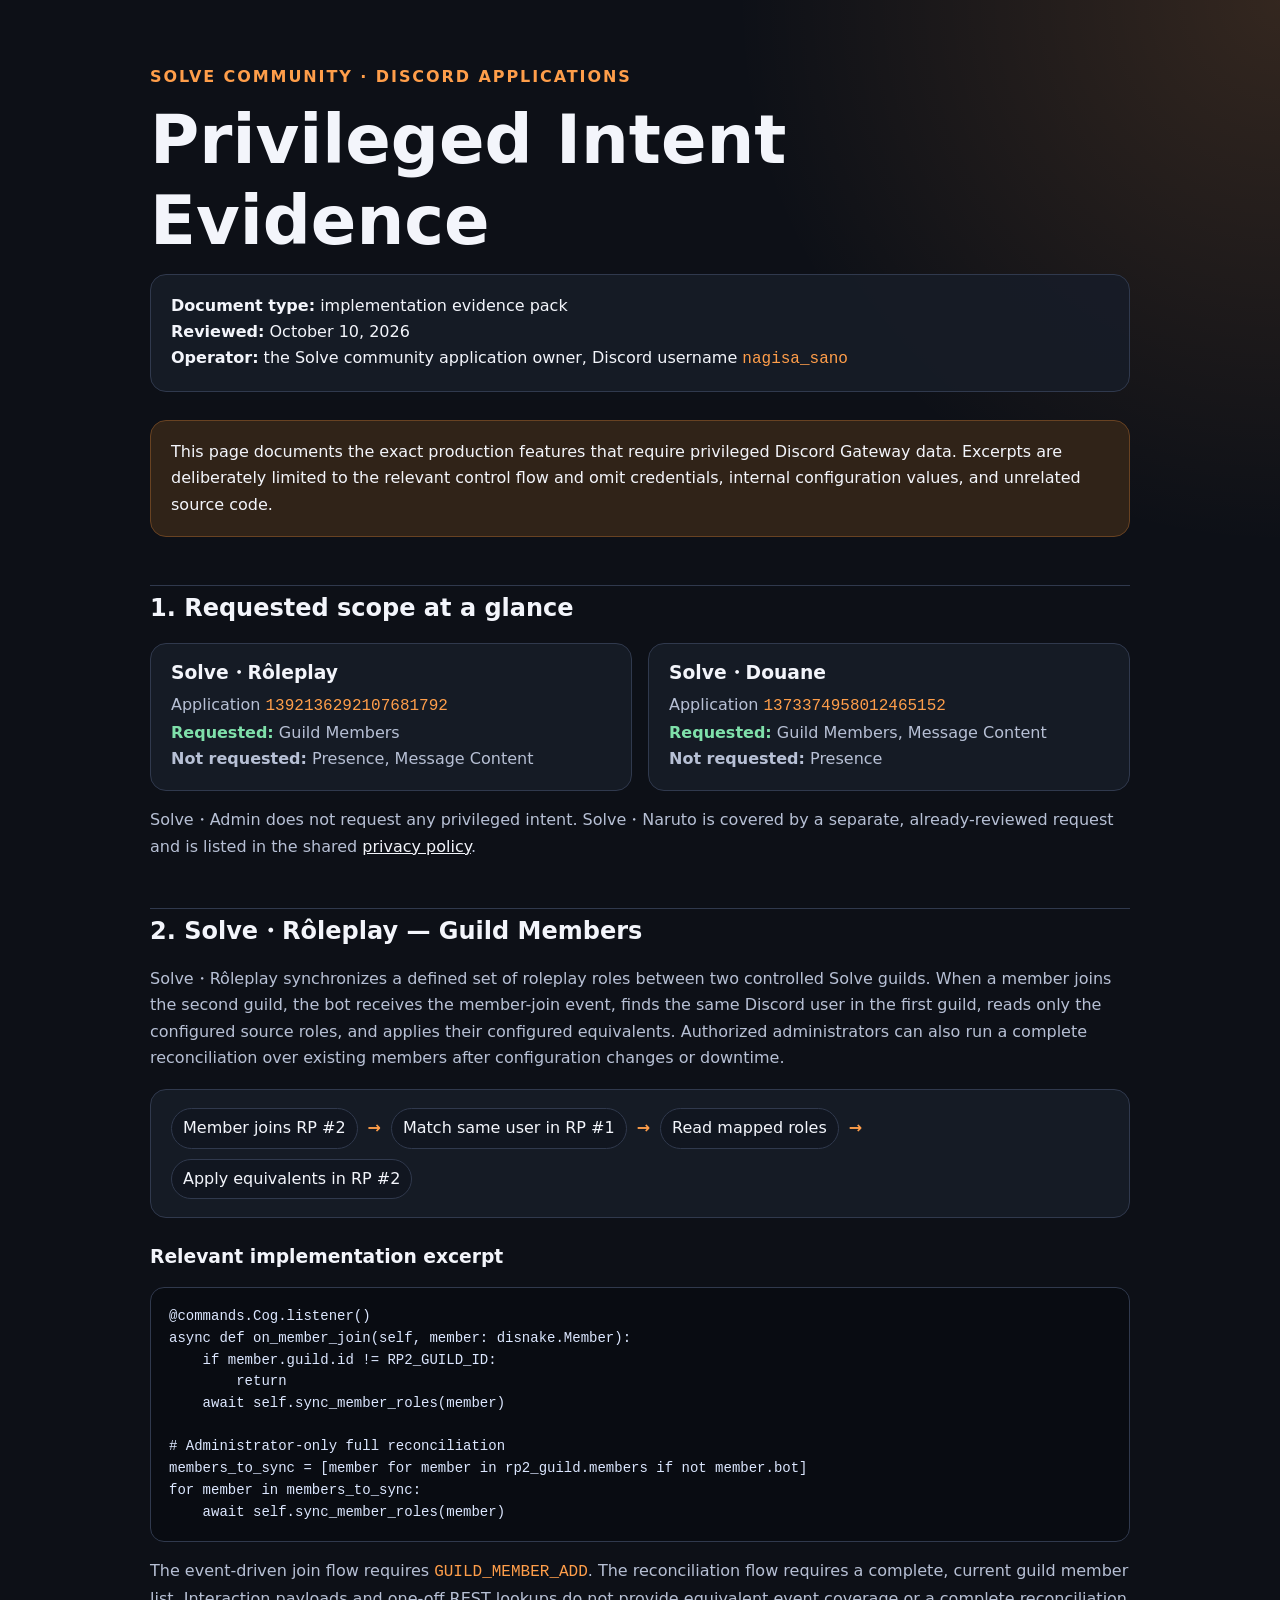
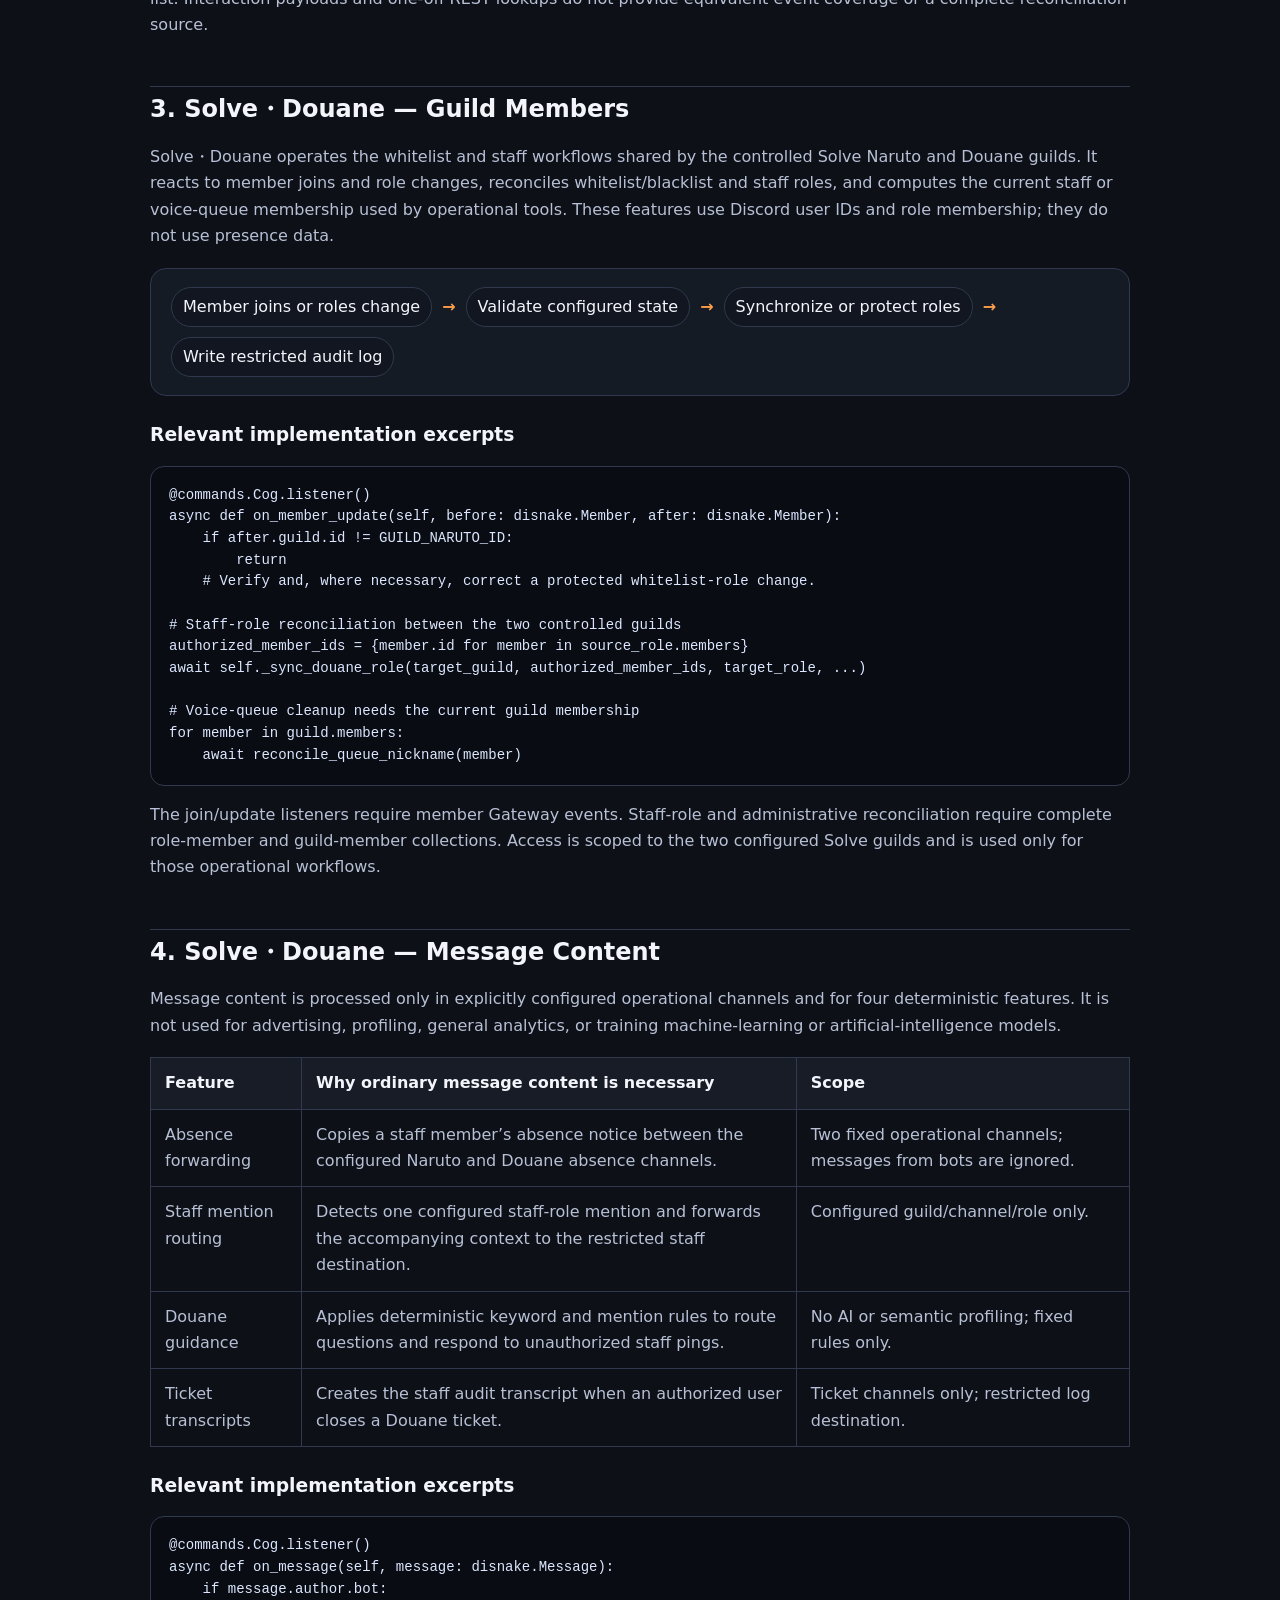
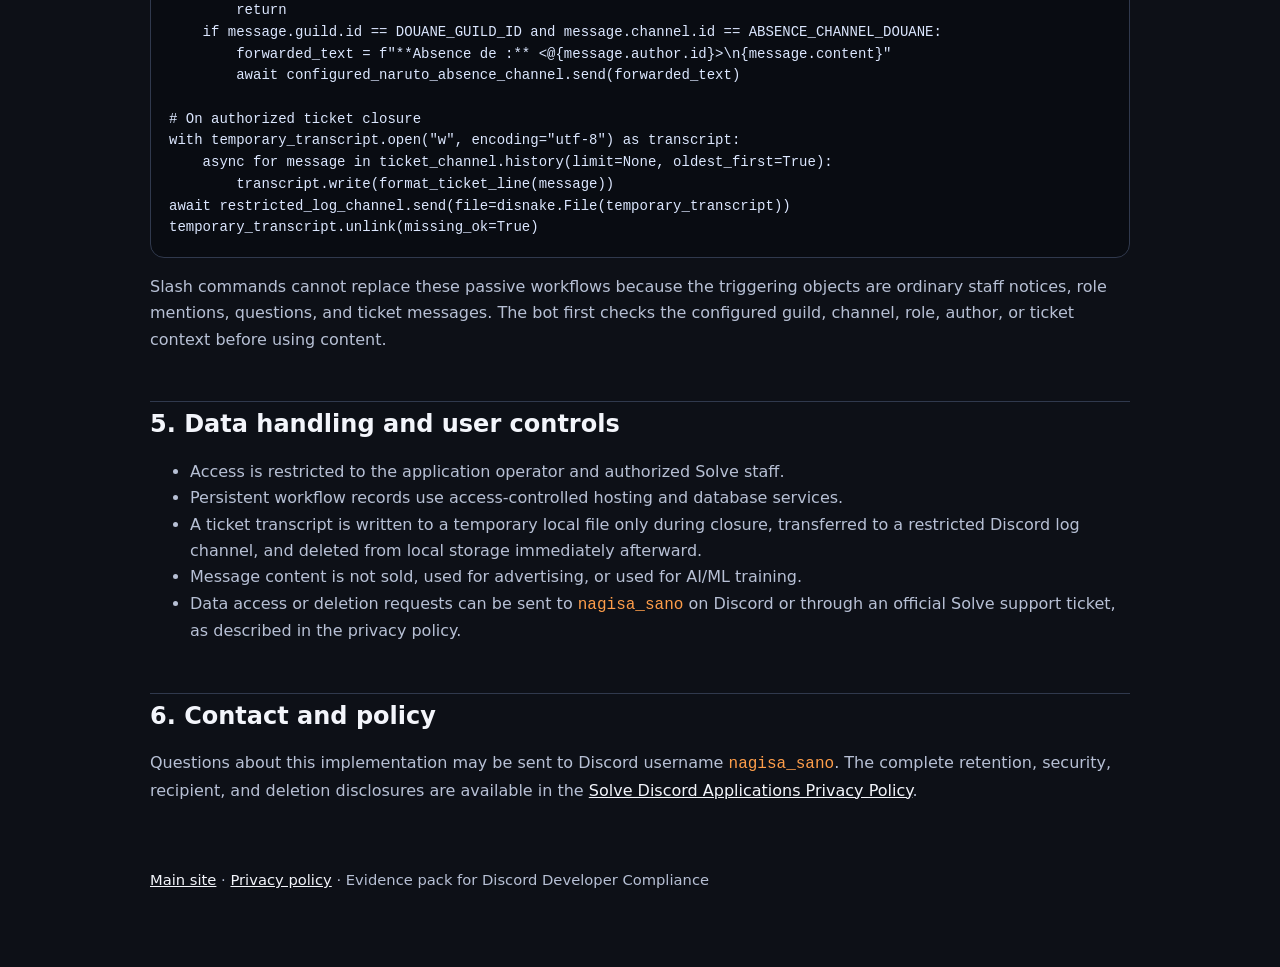
==== solve-discord-bots-intent-evidence.html @ d7f47d5b "docs: add privileged intent evidence" ====
<!doctype html>
<html lang="en">
<head>
  <meta charset="utf-8">
  <meta name="viewport" content="width=device-width, initial-scale=1">
  <meta name="description" content="Implementation evidence for the privileged Discord intents used by Solve applications.">
  <title>Solve Discord Applications — Privileged Intent Evidence</title>
  <style>
    :root {
      color-scheme: dark;
      --bg: #0d1017;
      --panel: #171c27;
      --panel-2: #111620;
      --text: #f3f5fb;
      --muted: #b7c0d5;
      --line: #30394d;
      --accent: #ff9e4a;
      --accent-soft: #302318;
      --ok: #7fe0aa;
    }
    * { box-sizing: border-box; }
    body {
      margin: 0;
      background: radial-gradient(circle at top right, rgba(255, 158, 74, .16), transparent 34rem), var(--bg);
      color: var(--text);
      font: 16px/1.65 system-ui, -apple-system, BlinkMacSystemFont, "Segoe UI", sans-serif;
    }
    main { width: min(980px, calc(100% - 32px)); margin: 0 auto; padding: 64px 0 80px; }
    h1, h2, h3 { line-height: 1.2; }
    h1 { margin: 0 0 12px; font-size: clamp(2.1rem, 7vw, 4.2rem); }
    h2 { margin-top: 48px; padding-top: 8px; border-top: 1px solid var(--line); }
    h3 { margin-top: 28px; }
    p, li { color: var(--muted); }
    strong, a { color: var(--text); }
    a:hover { color: var(--accent); }
    .eyebrow {
      margin: 0 0 10px;
      color: var(--accent);
      font-weight: 750;
      letter-spacing: .12em;
      text-transform: uppercase;
    }
    .meta, .notice, .flow, .scope-card {
      border: 1px solid var(--line);
      border-radius: 16px;
      background: rgba(23, 28, 39, .9);
      padding: 18px 20px;
    }
    .notice { margin: 28px 0; border-color: #684222; background: var(--accent-soft); }
    .scope-grid { display: grid; grid-template-columns: repeat(auto-fit, minmax(250px, 1fr)); gap: 16px; }
    .scope-card h3 { margin: 0 0 8px; }
    .scope-card p { margin: 0; }
    .approved { color: var(--ok); font-weight: 700; }
    .not-requested { color: var(--muted); font-weight: 700; }
    .flow { display: flex; align-items: center; flex-wrap: wrap; gap: 10px; margin: 18px 0; }
    .flow span { border: 1px solid var(--line); border-radius: 999px; padding: 6px 11px; background: var(--panel-2); }
    .flow b { color: var(--accent); }
    pre {
      overflow-x: auto;
      border: 1px solid var(--line);
      border-radius: 14px;
      background: #090c12;
      padding: 18px;
      color: #dce7ff;
      font: 14px/1.55 ui-monospace, SFMono-Regular, Consolas, monospace;
    }
    code { color: var(--accent); }
    pre code { color: inherit; }
    table { width: 100%; border-collapse: collapse; margin: 18px 0; }
    th, td { border: 1px solid var(--line); padding: 12px 14px; text-align: left; vertical-align: top; }
    th { background: var(--panel); }
    td { color: var(--muted); }
    footer { margin-top: 64px; color: var(--muted); font-size: .92rem; }
  </style>
</head>
<body>
  <main>
    <p class="eyebrow">Solve Community · Discord applications</p>
    <h1>Privileged Intent Evidence</h1>
    <div class="meta">
      <strong>Document type:</strong> implementation evidence pack<br>
      <strong>Reviewed:</strong> October 10, 2026<br>
      <strong>Operator:</strong> the Solve community application owner, Discord username
      <code>nagisa_sano</code>
    </div>

    <div class="notice">
      This page documents the exact production features that require privileged Discord Gateway
      data. Excerpts are deliberately limited to the relevant control flow and omit credentials,
      internal configuration values, and unrelated source code.
    </div>

    <h2>1. Requested scope at a glance</h2>
    <div class="scope-grid">
      <article class="scope-card">
        <h3>Solve・Rôleplay</h3>
        <p>Application <code>1392136292107681792</code></p>
        <p><span class="approved">Requested:</span> Guild Members</p>
        <p><span class="not-requested">Not requested:</span> Presence, Message Content</p>
      </article>
      <article class="scope-card">
        <h3>Solve・Douane</h3>
        <p>Application <code>1373374958012465152</code></p>
        <p><span class="approved">Requested:</span> Guild Members, Message Content</p>
        <p><span class="not-requested">Not requested:</span> Presence</p>
      </article>
    </div>
    <p>
      Solve・Admin does not request any privileged intent. Solve・Naruto is covered by a separate,
      already-reviewed request and is listed in the shared
      <a href="./solve-discord-bots-privacy.html">privacy policy</a>.
    </p>

    <h2>2. Solve・Rôleplay — Guild Members</h2>
    <p>
      Solve・Rôleplay synchronizes a defined set of roleplay roles between two controlled Solve
      guilds. When a member joins the second guild, the bot receives the member-join event, finds
      the same Discord user in the first guild, reads only the configured source roles, and applies
      their configured equivalents. Authorized administrators can also run a complete reconciliation
      over existing members after configuration changes or downtime.
    </p>
    <div class="flow" aria-label="Rôleplay member synchronization workflow">
      <span>Member joins RP #2</span><b>→</b><span>Match same user in RP #1</span><b>→</b>
      <span>Read mapped roles</span><b>→</b><span>Apply equivalents in RP #2</span>
    </div>
    <h3>Relevant implementation excerpt</h3>
    <pre><code>@commands.Cog.listener()
async def on_member_join(self, member: disnake.Member):
    if member.guild.id != RP2_GUILD_ID:
        return
    await self.sync_member_roles(member)

# Administrator-only full reconciliation
members_to_sync = [member for member in rp2_guild.members if not member.bot]
for member in members_to_sync:
    await self.sync_member_roles(member)</code></pre>
    <p>
      The event-driven join flow requires <code>GUILD_MEMBER_ADD</code>. The reconciliation flow
      requires a complete, current guild member list. Interaction payloads and one-off REST lookups
      do not provide equivalent event coverage or a complete reconciliation source.
    </p>

    <h2>3. Solve・Douane — Guild Members</h2>
    <p>
      Solve・Douane operates the whitelist and staff workflows shared by the controlled Solve Naruto
      and Douane guilds. It reacts to member joins and role changes, reconciles whitelist/blacklist
      and staff roles, and computes the current staff or voice-queue membership used by operational
      tools. These features use Discord user IDs and role membership; they do not use presence data.
    </p>
    <div class="flow" aria-label="Douane member workflow">
      <span>Member joins or roles change</span><b>→</b><span>Validate configured state</span><b>→</b>
      <span>Synchronize or protect roles</span><b>→</b><span>Write restricted audit log</span>
    </div>
    <h3>Relevant implementation excerpts</h3>
    <pre><code>@commands.Cog.listener()
async def on_member_update(self, before: disnake.Member, after: disnake.Member):
    if after.guild.id != GUILD_NARUTO_ID:
        return
    # Verify and, where necessary, correct a protected whitelist-role change.

# Staff-role reconciliation between the two controlled guilds
authorized_member_ids = {member.id for member in source_role.members}
await self._sync_douane_role(target_guild, authorized_member_ids, target_role, ...)

# Voice-queue cleanup needs the current guild membership
for member in guild.members:
    await reconcile_queue_nickname(member)</code></pre>
    <p>
      The join/update listeners require member Gateway events. Staff-role and administrative
      reconciliation require complete role-member and guild-member collections. Access is scoped to
      the two configured Solve guilds and is used only for those operational workflows.
    </p>

    <h2>4. Solve・Douane — Message Content</h2>
    <p>
      Message content is processed only in explicitly configured operational channels and for four
      deterministic features. It is not used for advertising, profiling, general analytics, or
      training machine-learning or artificial-intelligence models.
    </p>
    <table>
      <thead>
        <tr><th>Feature</th><th>Why ordinary message content is necessary</th><th>Scope</th></tr>
      </thead>
      <tbody>
        <tr>
          <td>Absence forwarding</td>
          <td>Copies a staff member’s absence notice between the configured Naruto and Douane absence channels.</td>
          <td>Two fixed operational channels; messages from bots are ignored.</td>
        </tr>
        <tr>
          <td>Staff mention routing</td>
          <td>Detects one configured staff-role mention and forwards the accompanying context to the restricted staff destination.</td>
          <td>Configured guild/channel/role only.</td>
        </tr>
        <tr>
          <td>Douane guidance</td>
          <td>Applies deterministic keyword and mention rules to route questions and respond to unauthorized staff pings.</td>
          <td>No AI or semantic profiling; fixed rules only.</td>
        </tr>
        <tr>
          <td>Ticket transcripts</td>
          <td>Creates the staff audit transcript when an authorized user closes a Douane ticket.</td>
          <td>Ticket channels only; restricted log destination.</td>
        </tr>
      </tbody>
    </table>
    <h3>Relevant implementation excerpts</h3>
    <pre><code>@commands.Cog.listener()
async def on_message(self, message: disnake.Message):
    if message.author.bot:
        return
    if message.guild.id == DOUANE_GUILD_ID and message.channel.id == ABSENCE_CHANNEL_DOUANE:
        forwarded_text = f"**Absence de :** &lt;@{message.author.id}&gt;\n{message.content}"
        await configured_naruto_absence_channel.send(forwarded_text)

# On authorized ticket closure
with temporary_transcript.open("w", encoding="utf-8") as transcript:
    async for message in ticket_channel.history(limit=None, oldest_first=True):
        transcript.write(format_ticket_line(message))
await restricted_log_channel.send(file=disnake.File(temporary_transcript))
temporary_transcript.unlink(missing_ok=True)</code></pre>
    <p>
      Slash commands cannot replace these passive workflows because the triggering objects are
      ordinary staff notices, role mentions, questions, and ticket messages. The bot first checks the
      configured guild, channel, role, author, or ticket context before using content.
    </p>

    <h2>5. Data handling and user controls</h2>
    <ul>
      <li>Access is restricted to the application operator and authorized Solve staff.</li>
      <li>Persistent workflow records use access-controlled hosting and database services.</li>
      <li>
        A ticket transcript is written to a temporary local file only during closure, transferred to
        a restricted Discord log channel, and deleted from local storage immediately afterward.
      </li>
      <li>Message content is not sold, used for advertising, or used for AI/ML training.</li>
      <li>
        Data access or deletion requests can be sent to <code>nagisa_sano</code> on Discord or through
        an official Solve support ticket, as described in the privacy policy.
      </li>
    </ul>

    <h2>6. Contact and policy</h2>
    <p>
      Questions about this implementation may be sent to Discord username <code>nagisa_sano</code>.
      The complete retention, security, recipient, and deletion disclosures are available in the
      <a href="./solve-discord-bots-privacy.html">Solve Discord Applications Privacy Policy</a>.
    </p>

    <footer>
      <a href="./">Main site</a> ·
      <a href="./solve-discord-bots-privacy.html">Privacy policy</a> ·
      Evidence pack for Discord Developer Compliance
    </footer>
  </main>
</body>
</html>
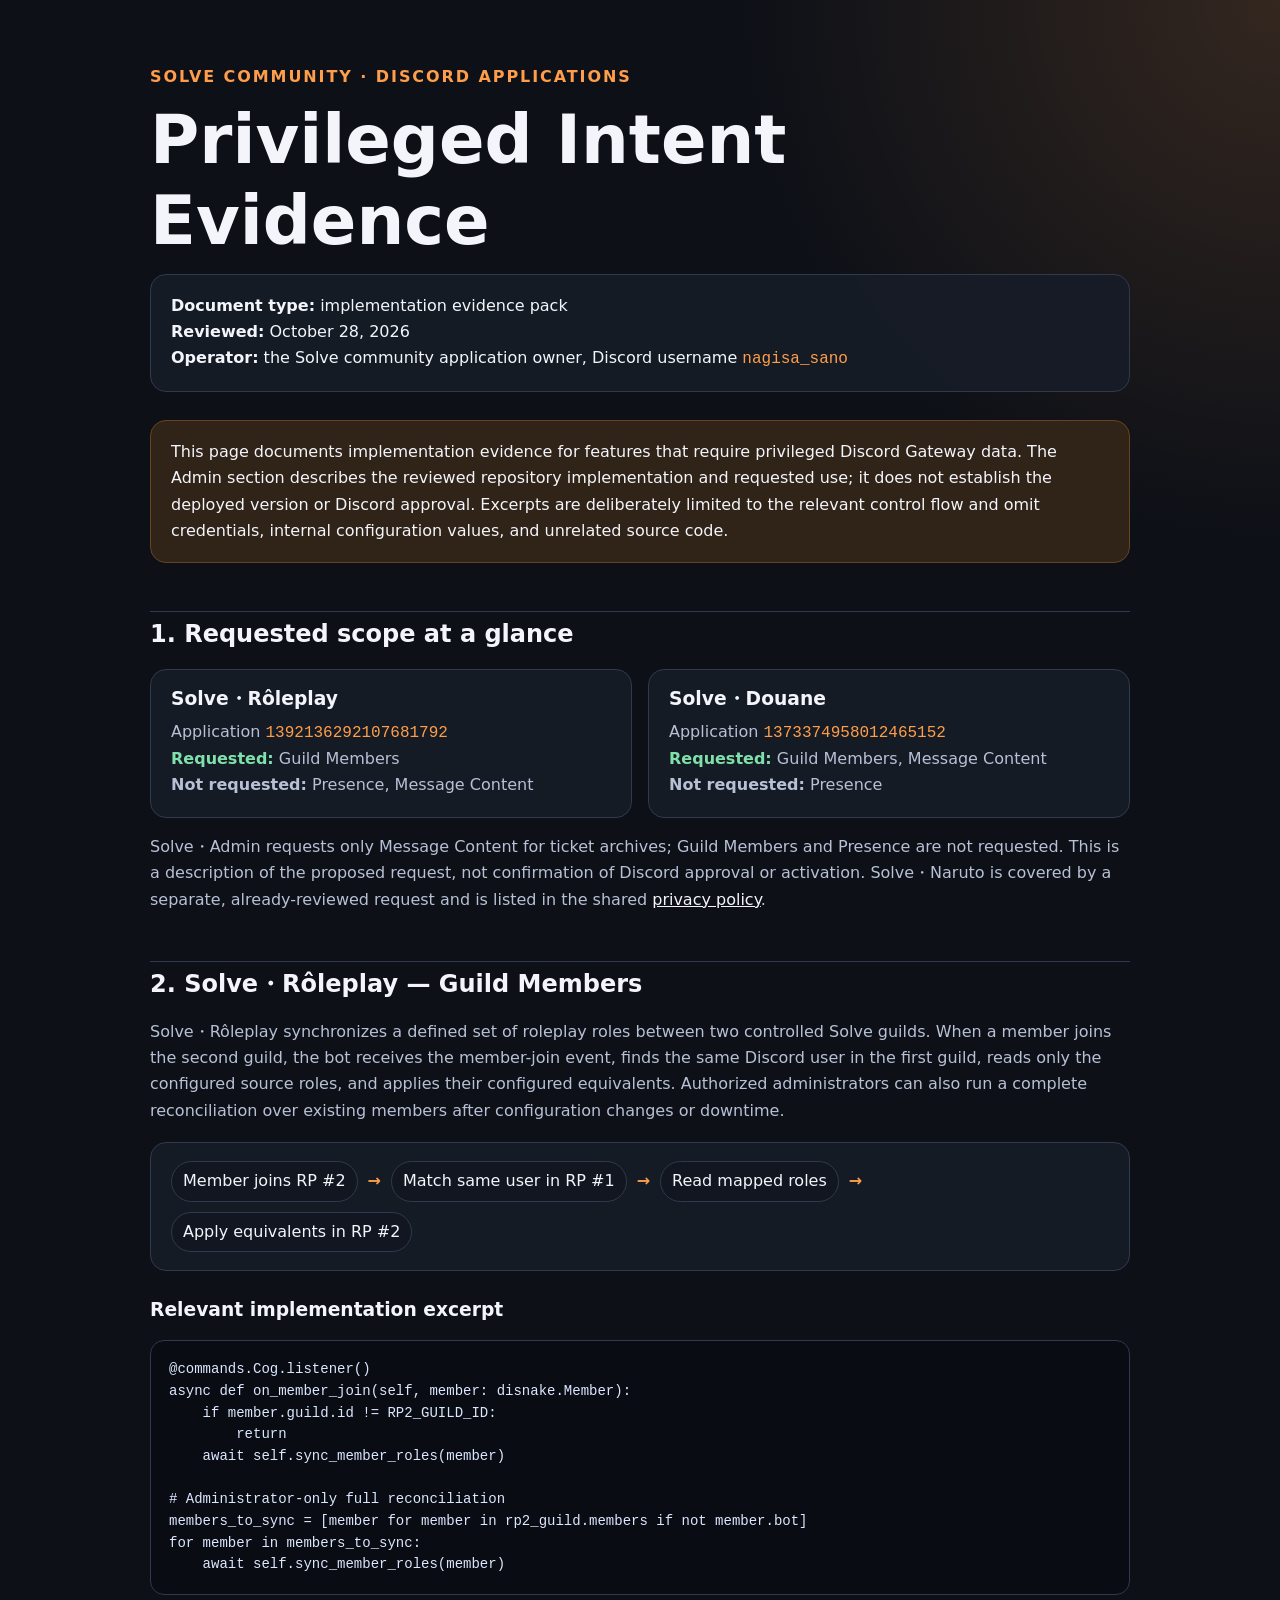
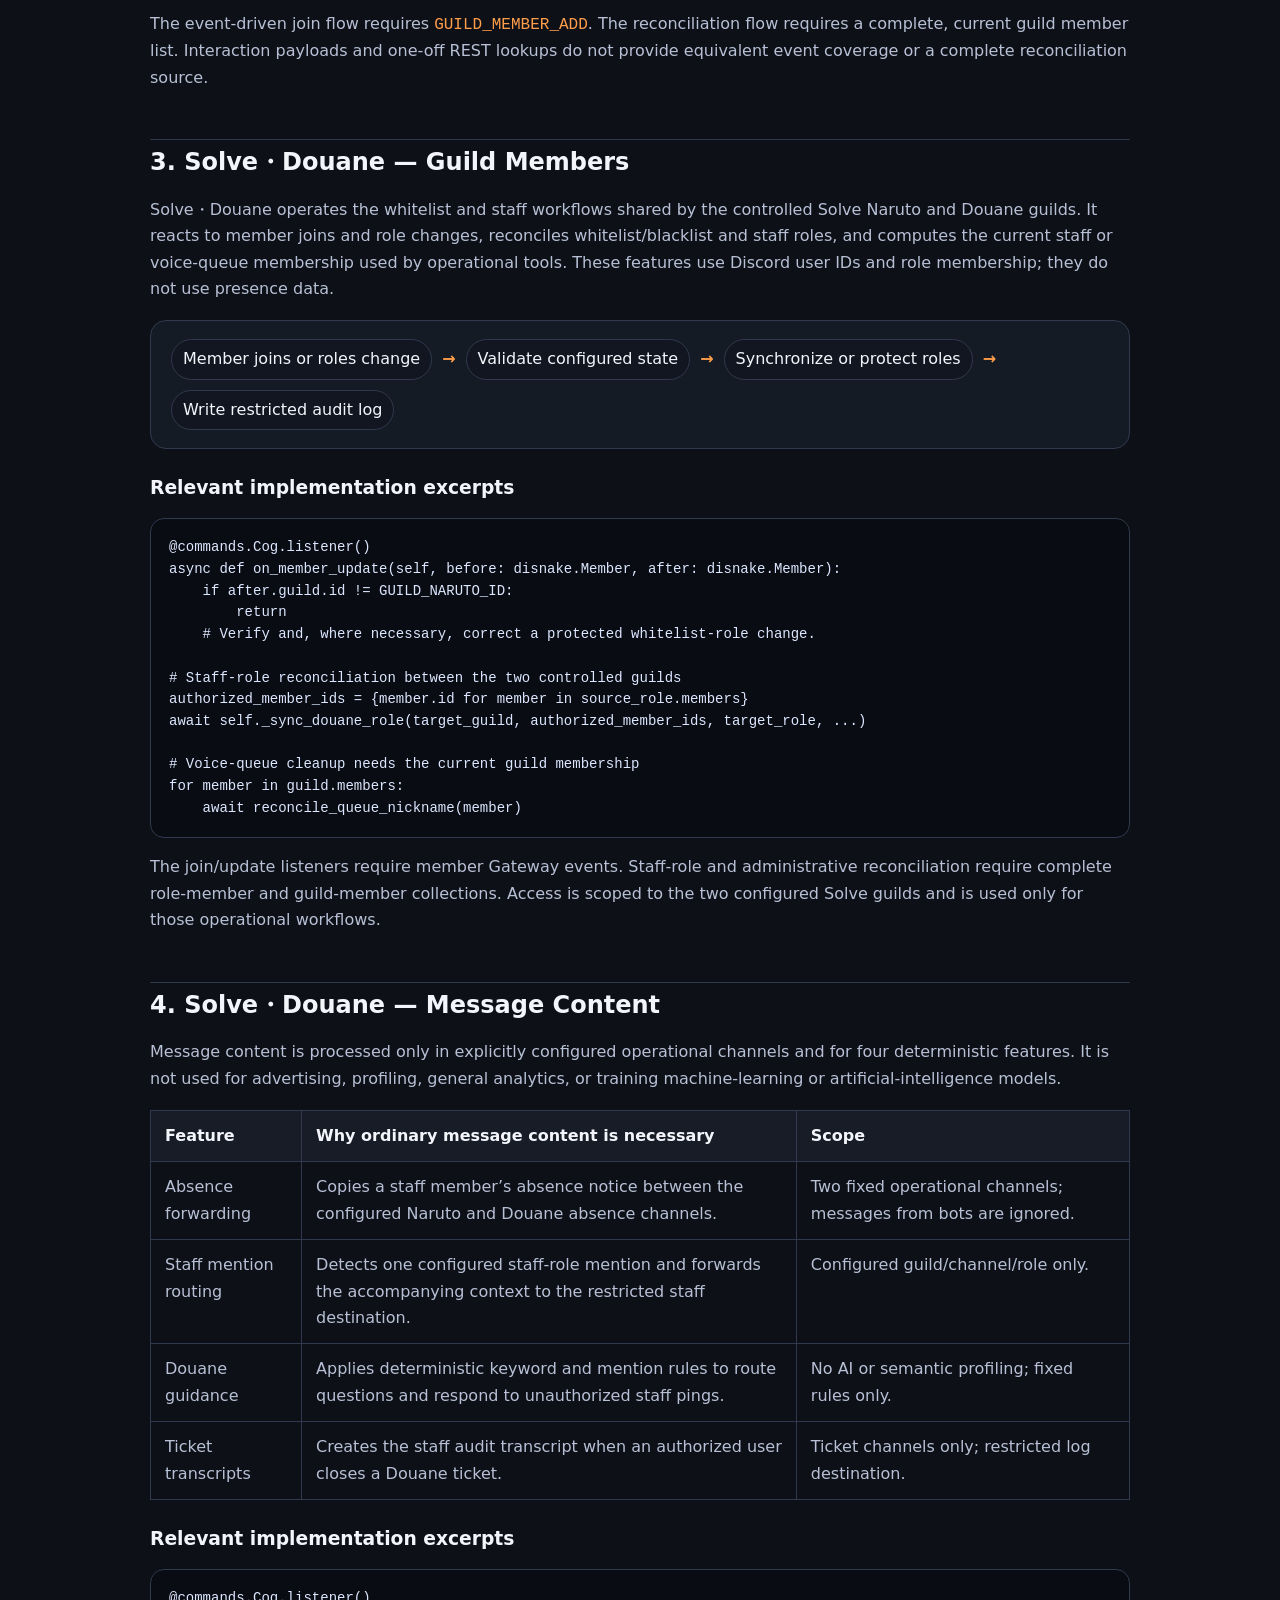
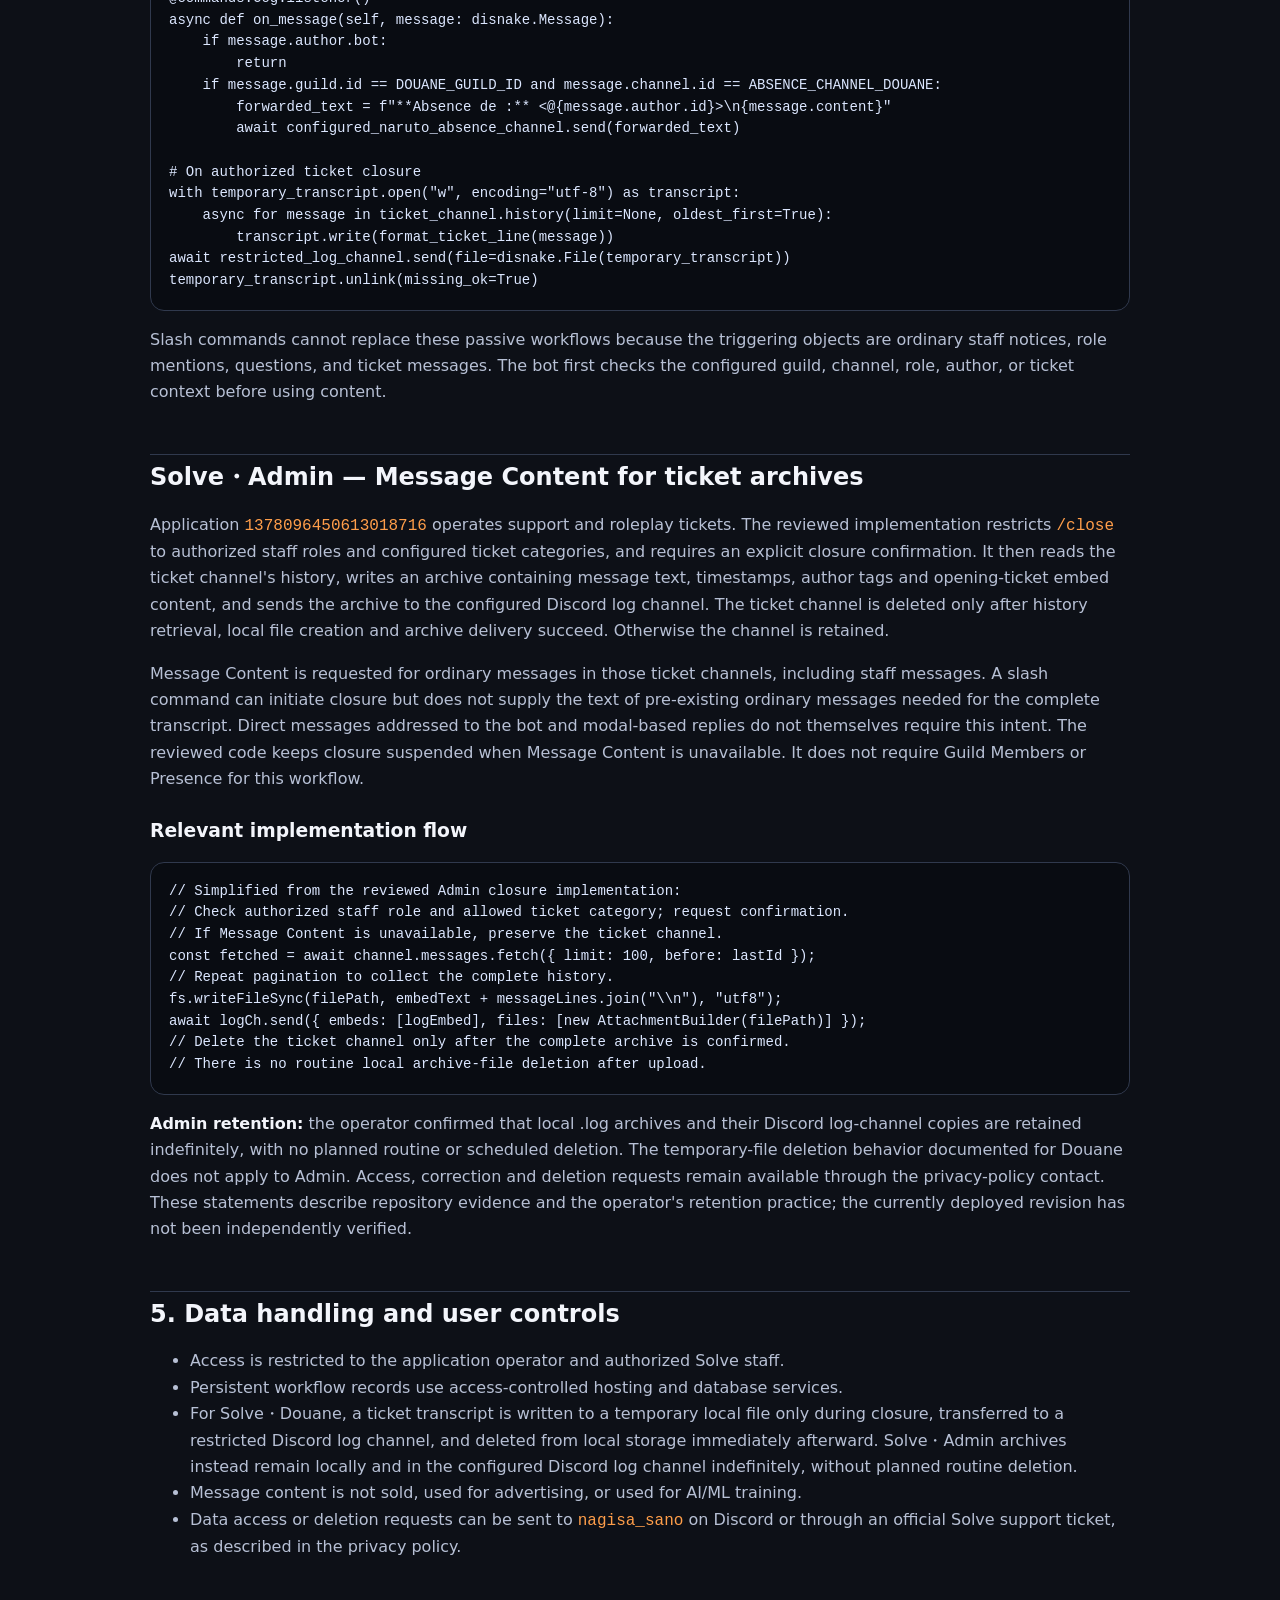
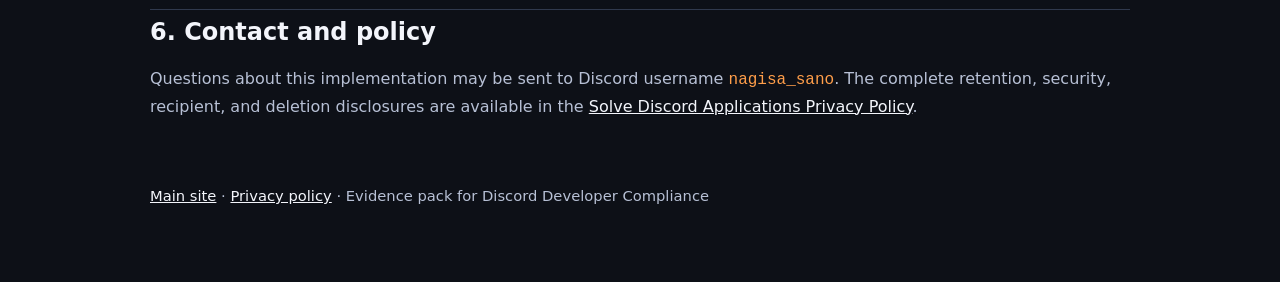
==== commit 83c82a3f: "docs: clarify Solve Admin ticket archive intent and indefinite retention" ====
--- a/solve-discord-bots-intent-evidence.html
+++ b/solve-discord-bots-intent-evidence.html
@@ -79,14 +79,15 @@
     <h1>Privileged Intent Evidence</h1>
     <div class="meta">
       <strong>Document type:</strong> implementation evidence pack<br>
-      <strong>Reviewed:</strong> October 10, 2026<br>
+      <strong>Reviewed:</strong> October 28, 2026<br>
       <strong>Operator:</strong> the Solve community application owner, Discord username
       <code>nagisa_sano</code>
     </div>
 
     <div class="notice">
-      This page documents the exact production features that require privileged Discord Gateway
-      data. Excerpts are deliberately limited to the relevant control flow and omit credentials,
+      This page documents implementation evidence for features that require privileged Discord Gateway
+      data. The Admin section describes the reviewed repository implementation and requested use;
+      it does not establish the deployed version or Discord approval. Excerpts are deliberately limited to the relevant control flow and omit credentials,
       internal configuration values, and unrelated source code.
     </div>
 
@@ -106,7 +107,9 @@
       </article>
     </div>
     <p>
-      Solve・Admin does not request any privileged intent. Solve・Naruto is covered by a separate,
+      Solve・Admin requests only Message Content for ticket archives; Guild Members and Presence
+      are not requested. This is a description of the proposed request, not confirmation of Discord
+      approval or activation. Solve・Naruto is covered by a separate,
       already-reviewed request and is listed in the shared
       <a href="./solve-discord-bots-privacy.html">privacy policy</a>.
     </p>
@@ -225,13 +228,52 @@
       configured guild, channel, role, author, or ticket context before using content.
     </p>
 
+    <h2>Solve・Admin — Message Content for ticket archives</h2>
+    <p>
+      Application <code>1378096450613018716</code> operates support and roleplay tickets.
+      The reviewed implementation restricts <code>/close</code> to authorized staff roles and
+      configured ticket categories, and requires an explicit closure confirmation.
+      It then reads the ticket channel's history, writes an archive containing message text,
+      timestamps, author tags and opening-ticket embed content, and sends the archive to the
+      configured Discord log channel. The ticket channel is deleted only after history retrieval,
+      local file creation and archive delivery succeed. Otherwise the channel is retained.
+    </p>
+    <p>
+      Message Content is requested for ordinary messages in those ticket channels, including
+      staff messages. A slash command can initiate closure but does not supply the text of
+      pre-existing ordinary messages needed for the complete transcript. Direct messages addressed
+      to the bot and modal-based replies do not themselves require this intent. The reviewed code
+      keeps closure suspended when Message Content is unavailable. It does not require Guild Members
+      or Presence for this workflow.
+    </p>
+    <h3>Relevant implementation flow</h3>
+    <pre><code>// Simplified from the reviewed Admin closure implementation:
+// Check authorized staff role and allowed ticket category; request confirmation.
+// If Message Content is unavailable, preserve the ticket channel.
+const fetched = await channel.messages.fetch({ limit: 100, before: lastId });
+// Repeat pagination to collect the complete history.
+fs.writeFileSync(filePath, embedText + messageLines.join("\\n"), "utf8");
+await logCh.send({ embeds: [logEmbed], files: [new AttachmentBuilder(filePath)] });
+// Delete the ticket channel only after the complete archive is confirmed.
+// There is no routine local archive-file deletion after upload.</code></pre>
+    <p>
+      <strong>Admin retention:</strong> the operator confirmed that local .log archives and their
+      Discord log-channel copies are retained indefinitely, with no planned routine or scheduled
+      deletion. The temporary-file deletion behavior documented for Douane does not apply to Admin.
+      Access, correction and deletion requests remain available through the privacy-policy contact.
+      These statements describe repository evidence and the operator's retention practice;
+      the currently deployed revision has not been independently verified.
+    </p>
+
     <h2>5. Data handling and user controls</h2>
     <ul>
       <li>Access is restricted to the application operator and authorized Solve staff.</li>
       <li>Persistent workflow records use access-controlled hosting and database services.</li>
       <li>
-        A ticket transcript is written to a temporary local file only during closure, transferred to
-        a restricted Discord log channel, and deleted from local storage immediately afterward.
+        For Solve・Douane, a ticket transcript is written to a temporary local file only during closure,
+        transferred to a restricted Discord log channel, and deleted from local storage immediately
+        afterward. Solve・Admin archives instead remain locally and in the configured Discord log
+        channel indefinitely, without planned routine deletion.
       </li>
       <li>Message content is not sold, used for advertising, or used for AI/ML training.</li>
       <li>
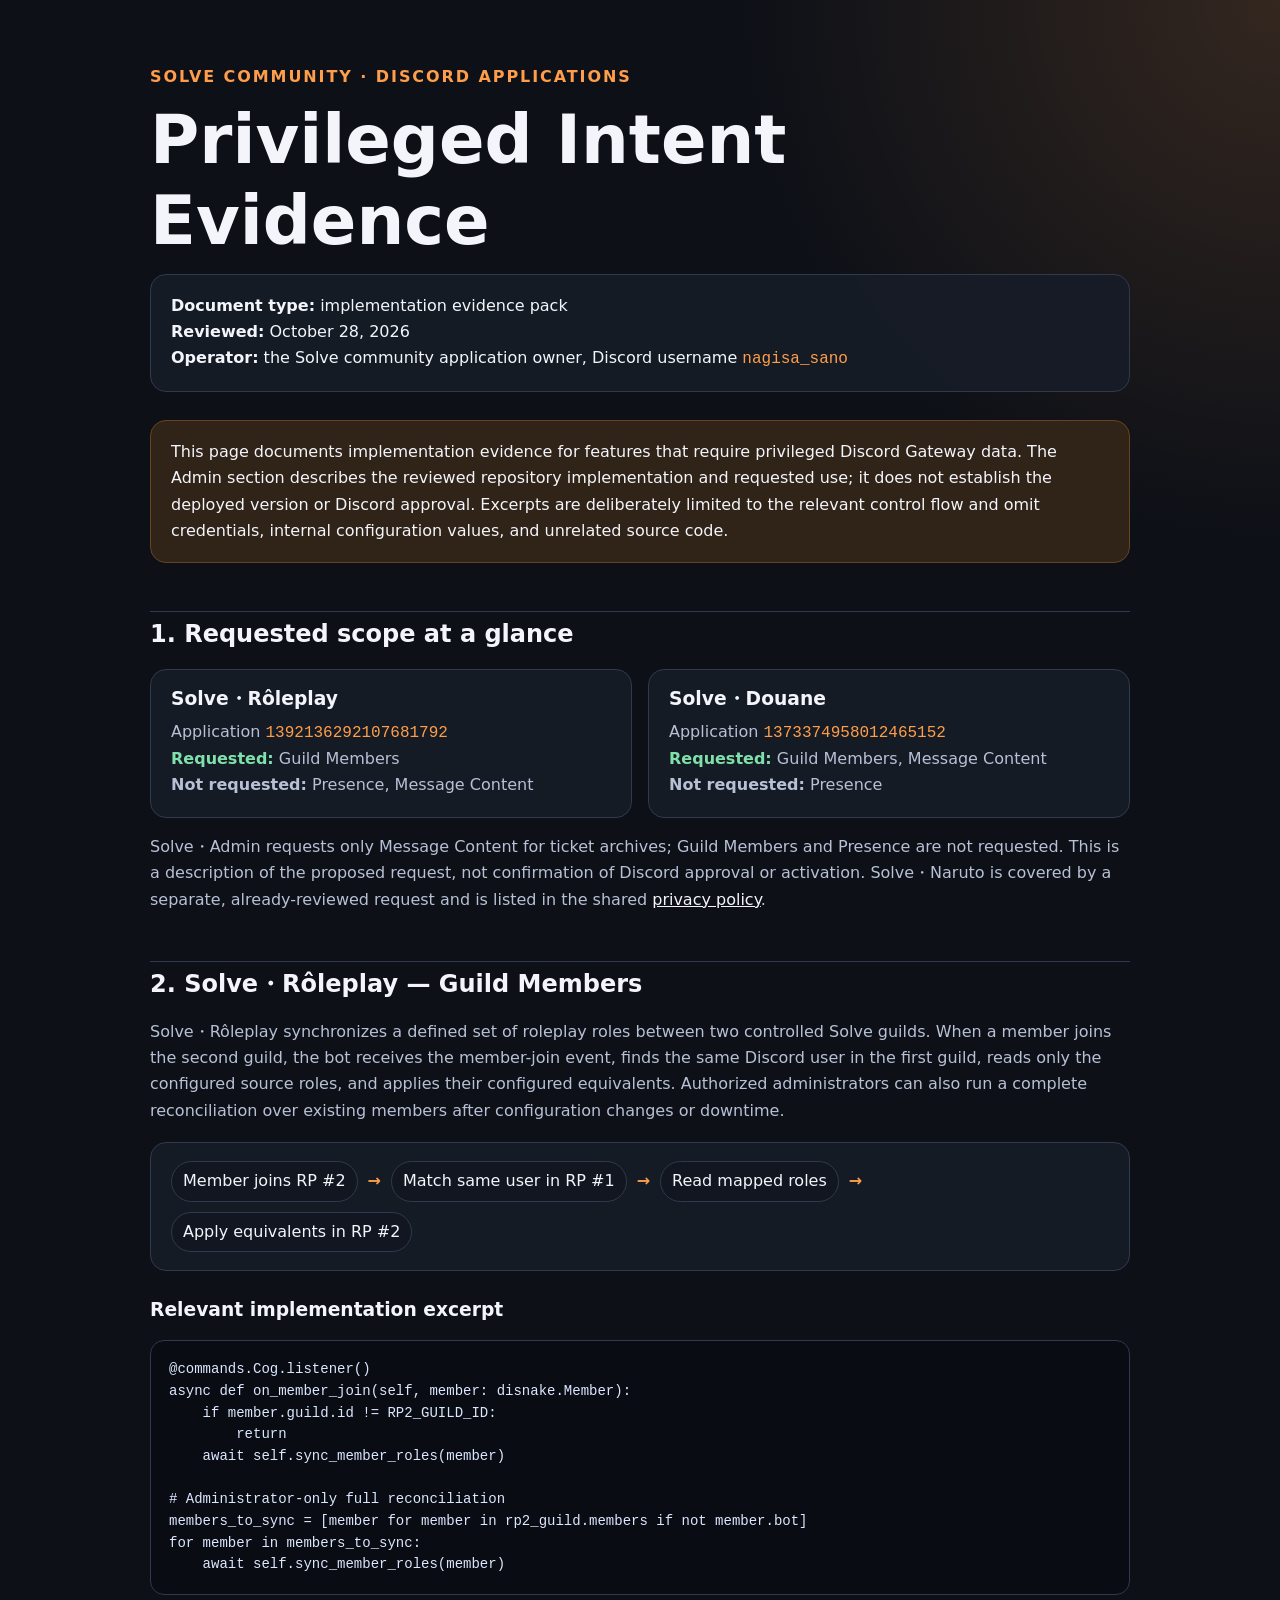
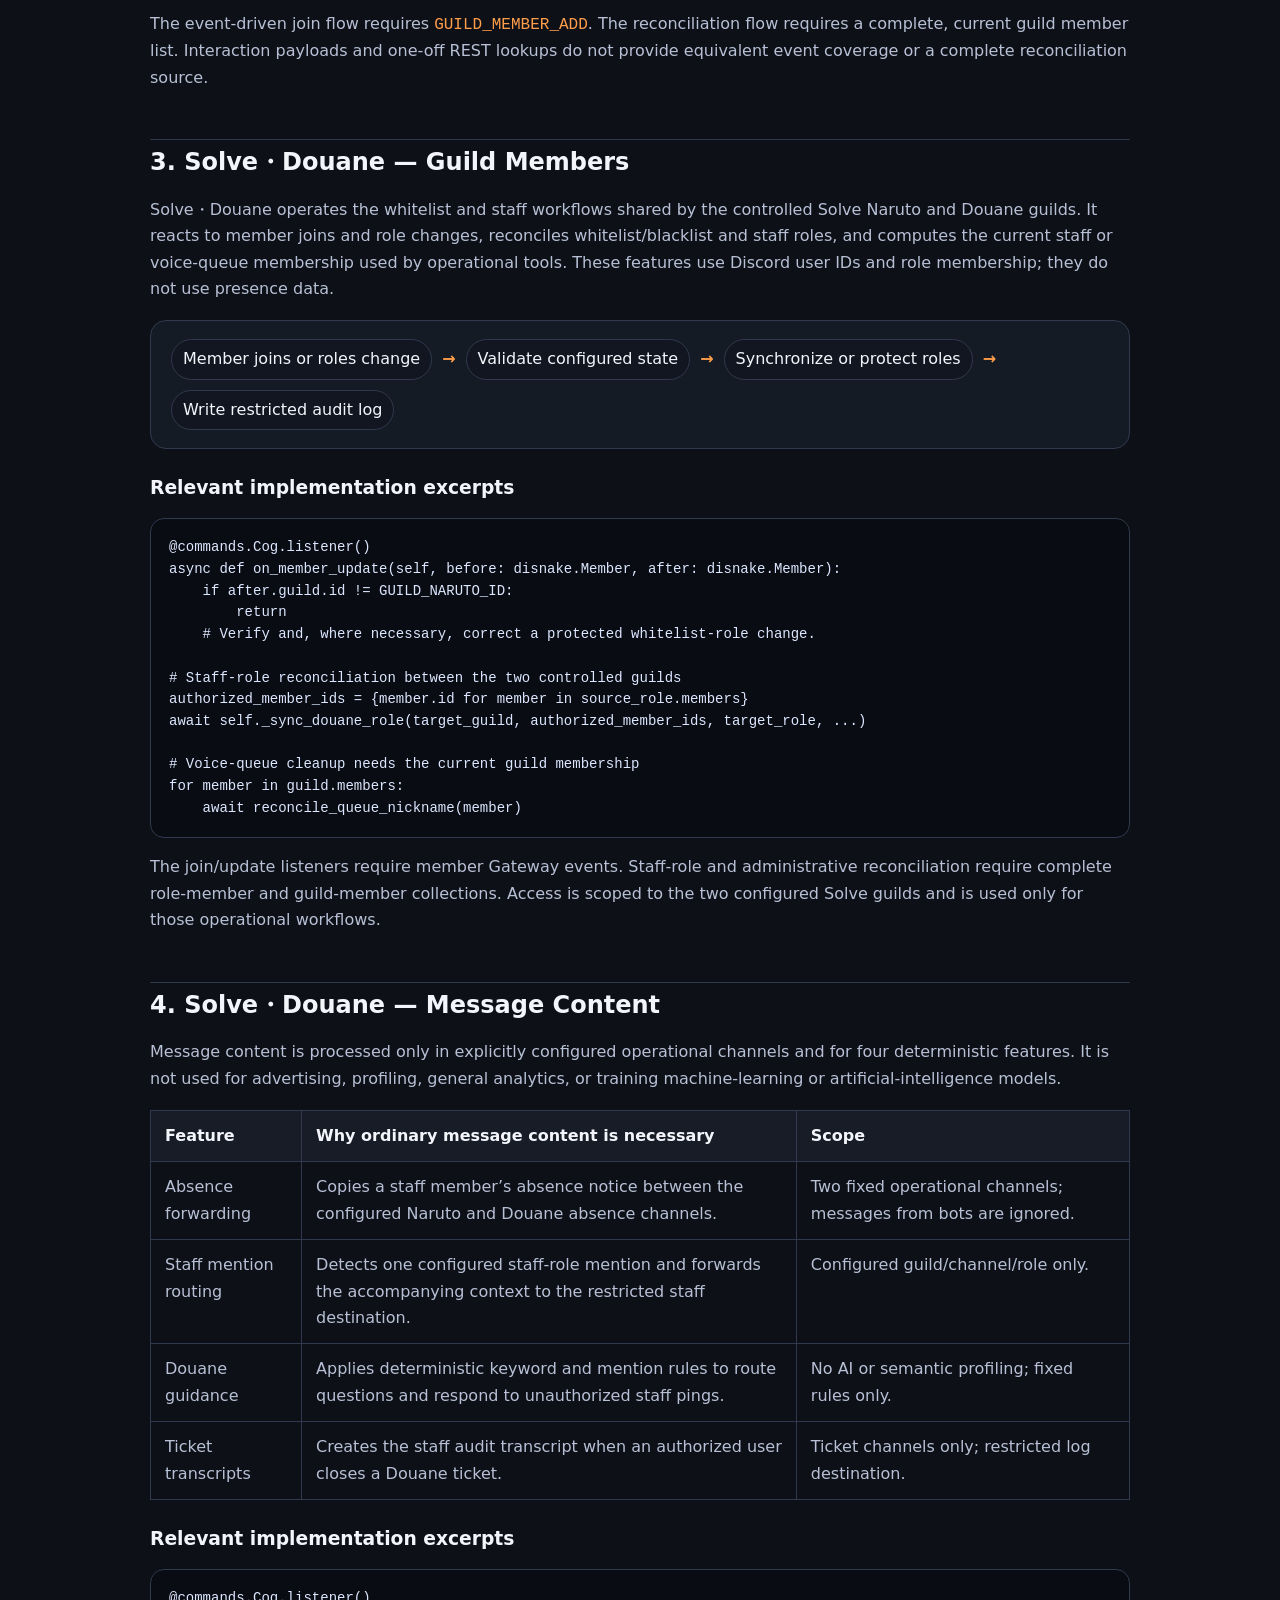
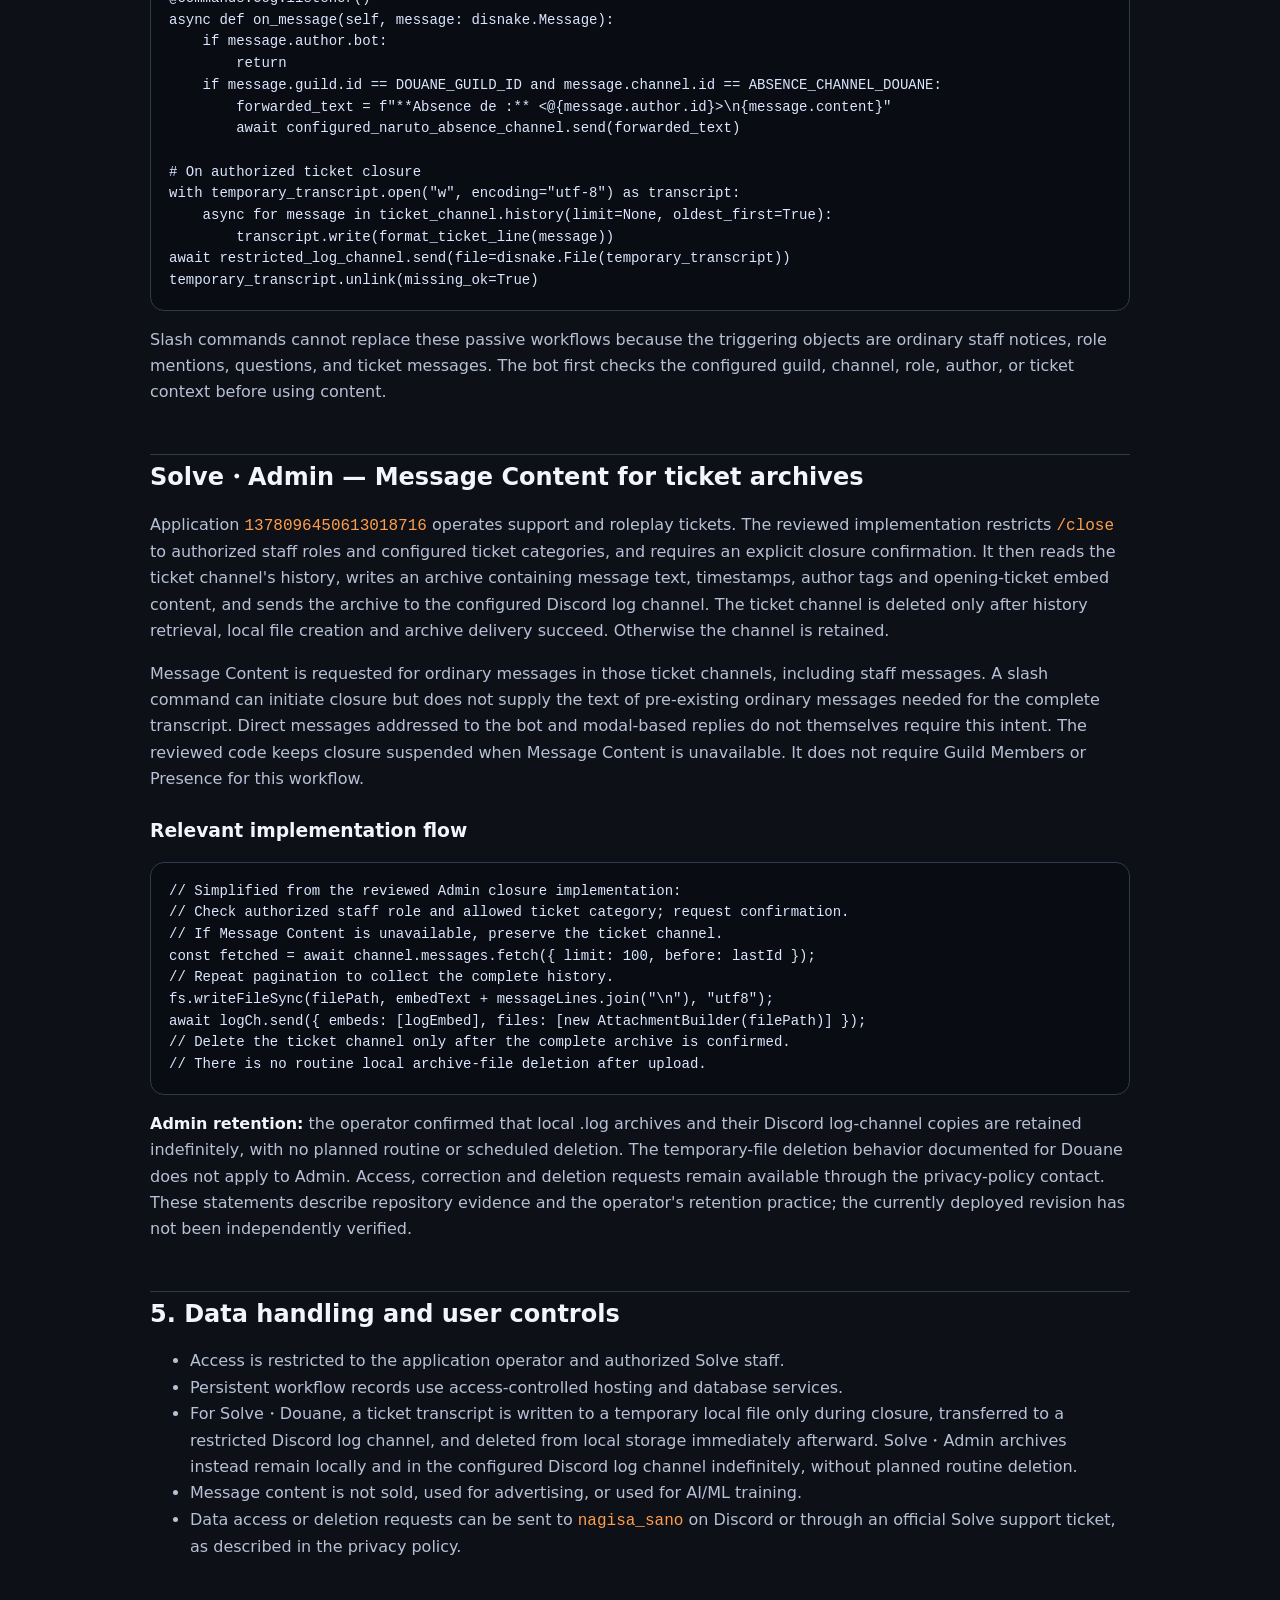
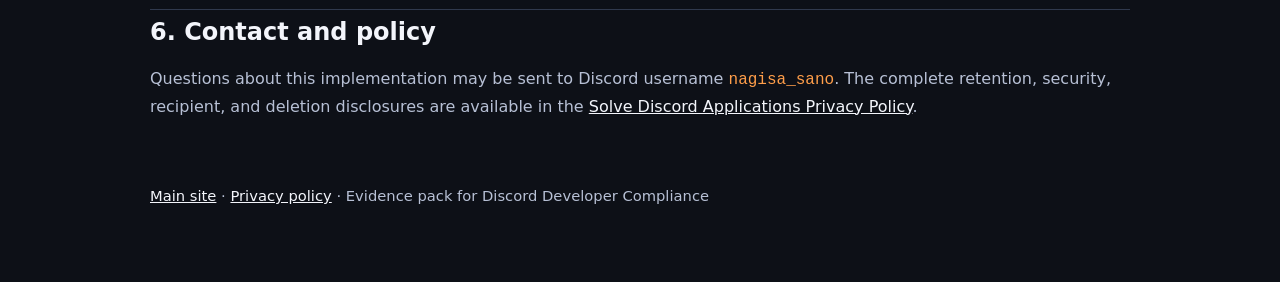
==== commit 6516b95a: "docs: match Admin archive excerpt newline escaping" ====
--- a/solve-discord-bots-intent-evidence.html
+++ b/solve-discord-bots-intent-evidence.html
@@ -252,7 +252,7 @@
 // If Message Content is unavailable, preserve the ticket channel.
 const fetched = await channel.messages.fetch({ limit: 100, before: lastId });
 // Repeat pagination to collect the complete history.
-fs.writeFileSync(filePath, embedText + messageLines.join("\\n"), "utf8");
+fs.writeFileSync(filePath, embedText + messageLines.join("\n"), "utf8");
 await logCh.send({ embeds: [logEmbed], files: [new AttachmentBuilder(filePath)] });
 // Delete the ticket channel only after the complete archive is confirmed.
 // There is no routine local archive-file deletion after upload.</code></pre>
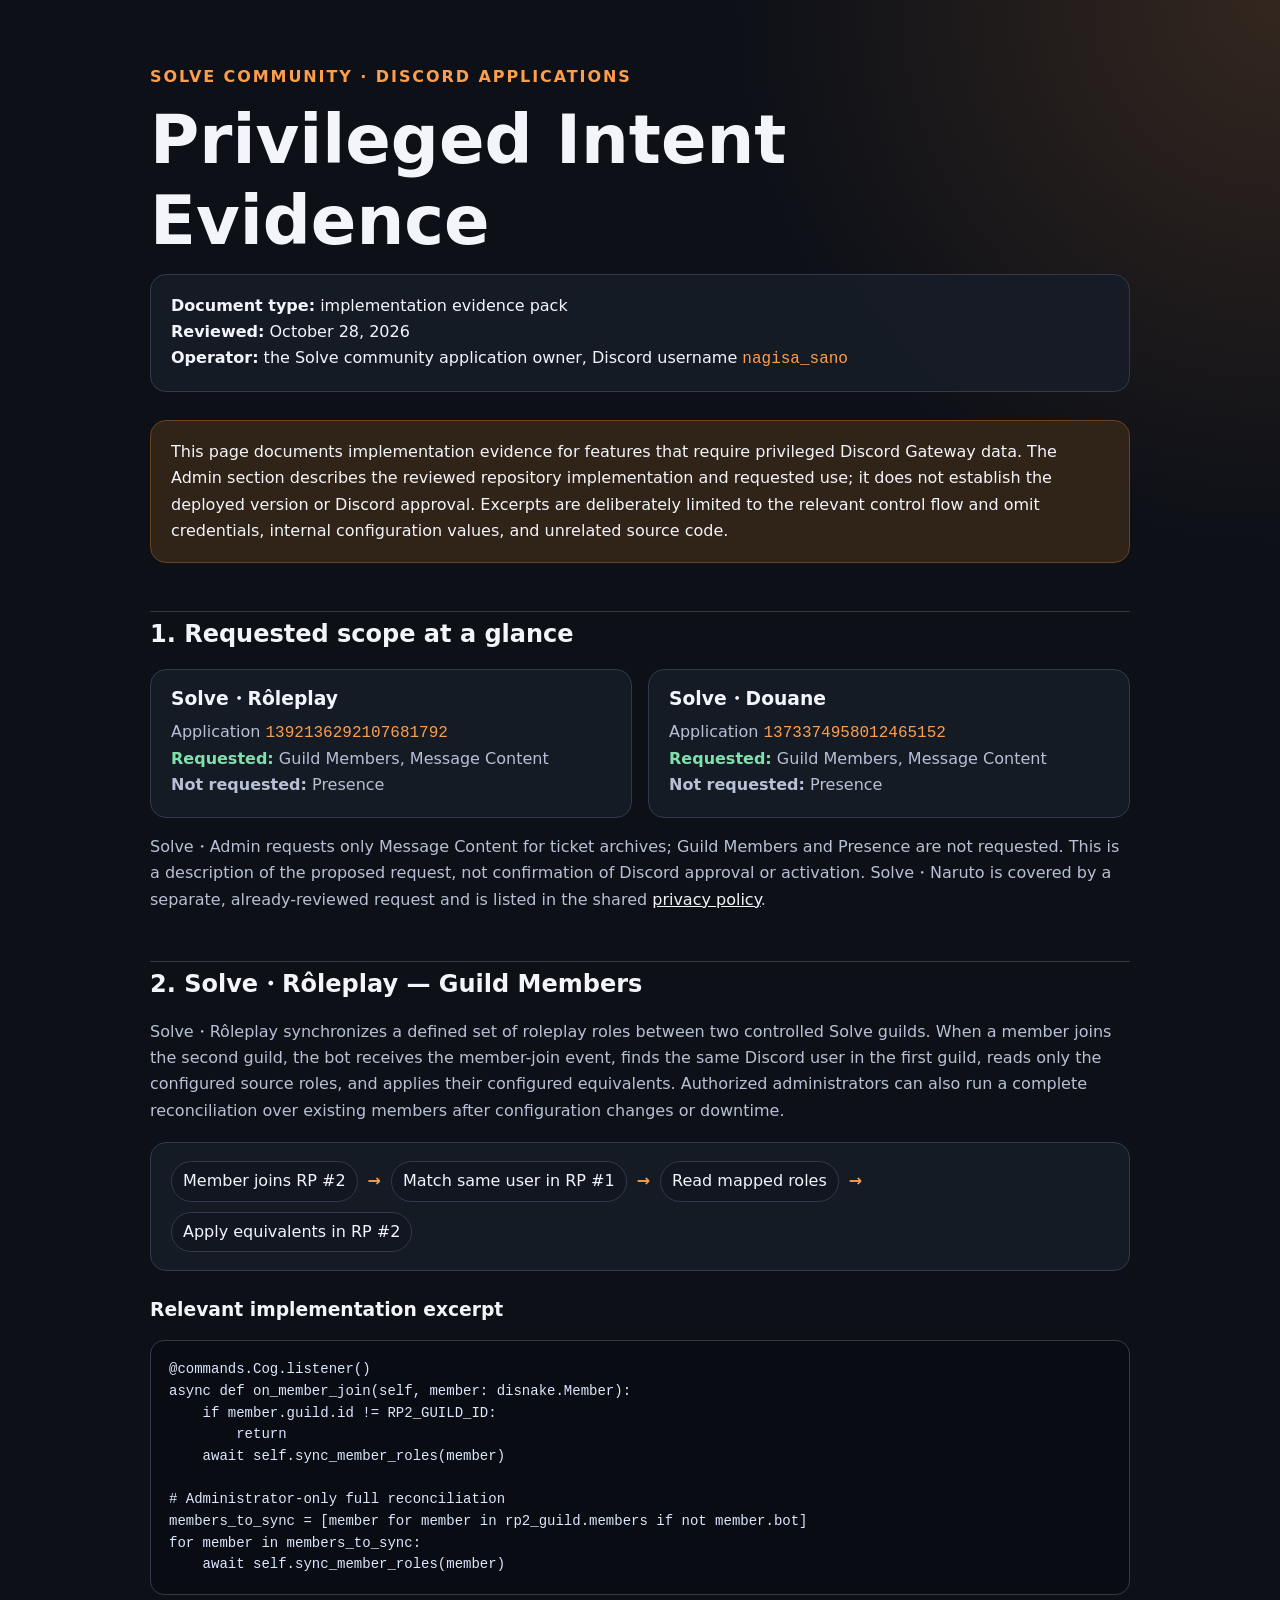
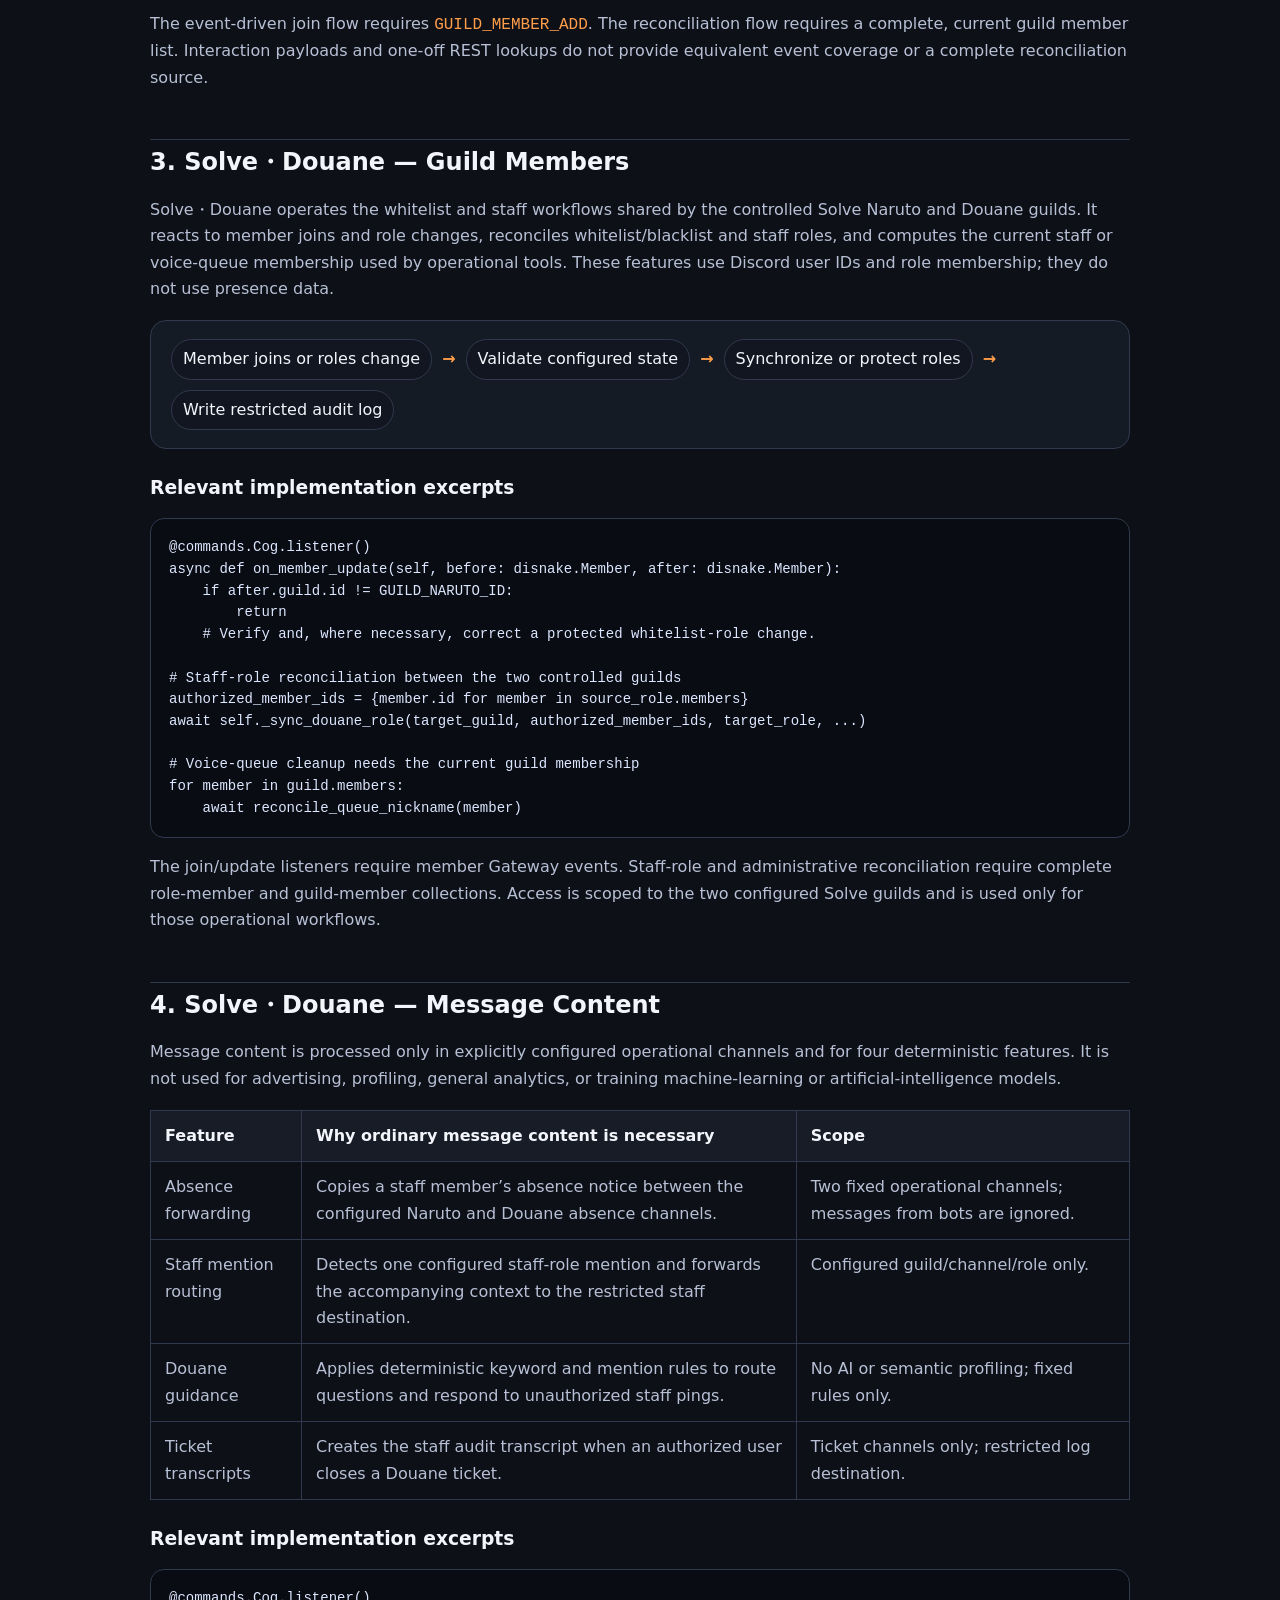
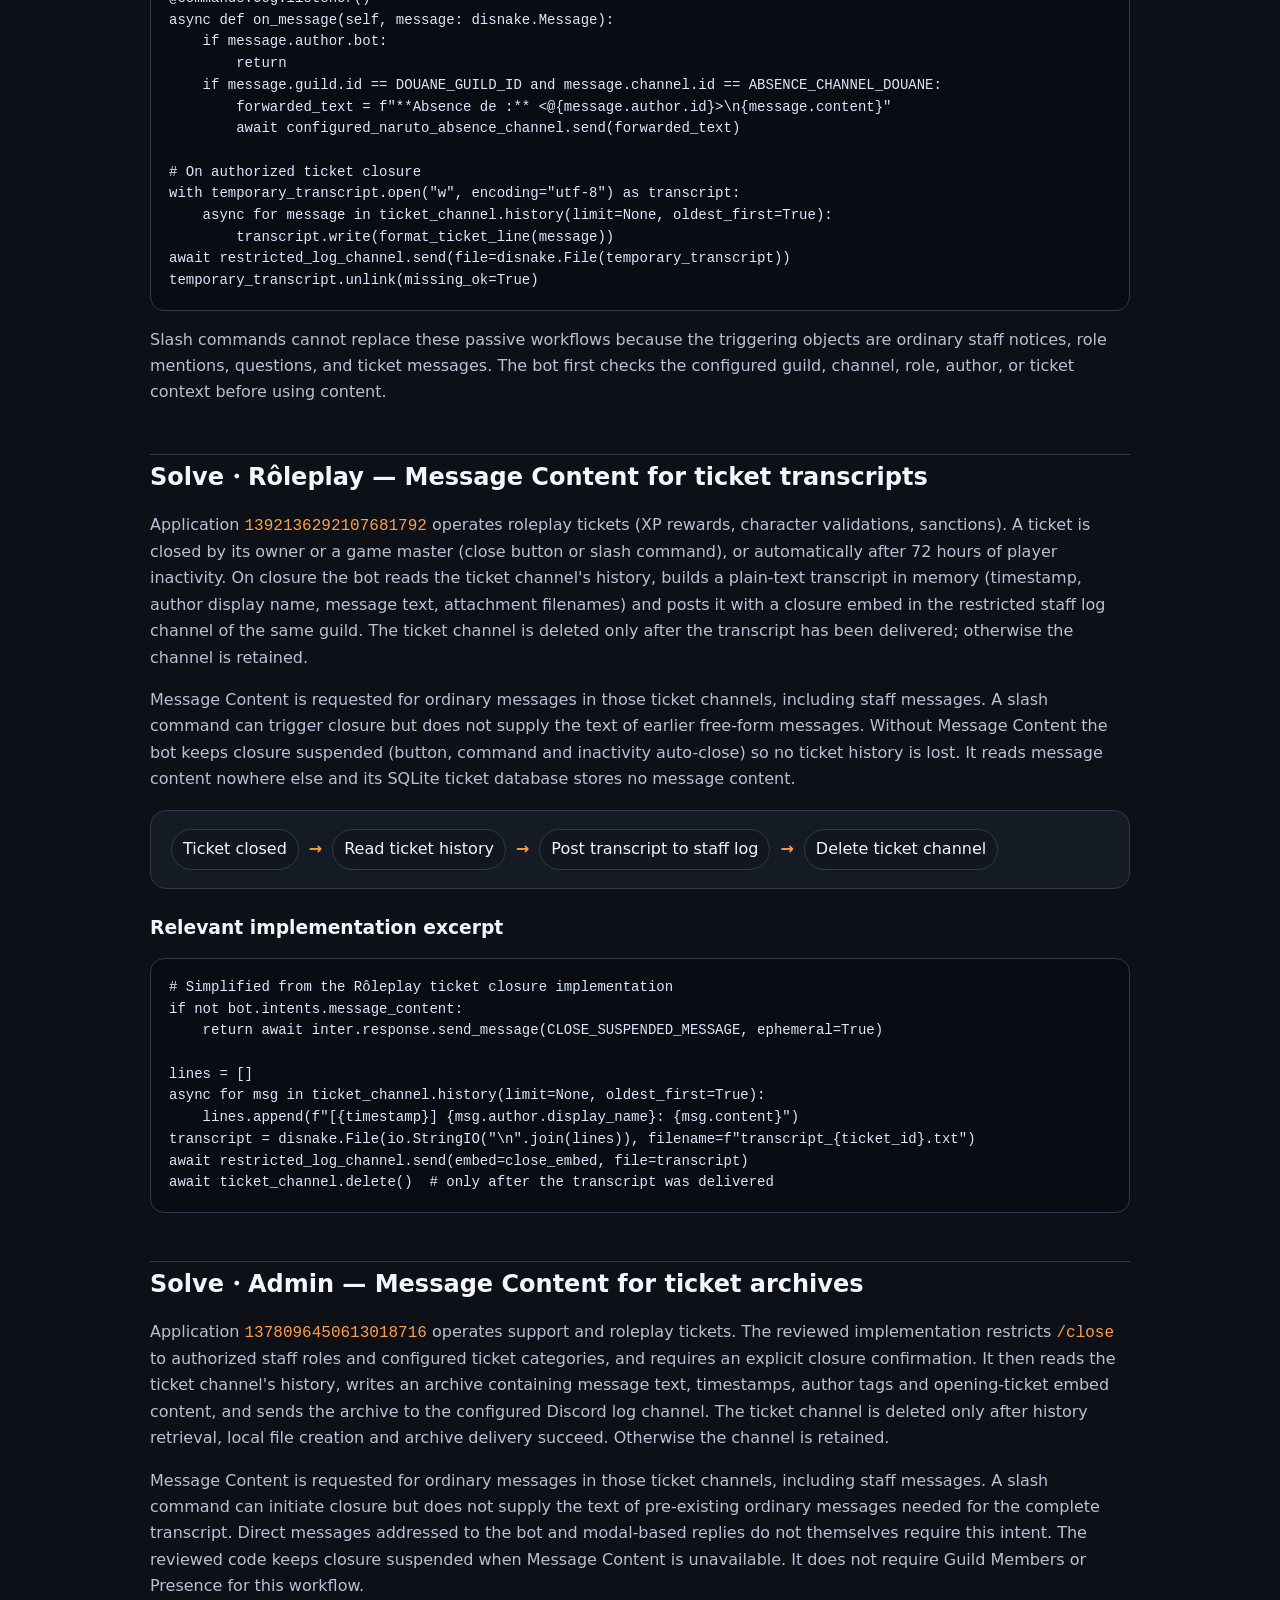
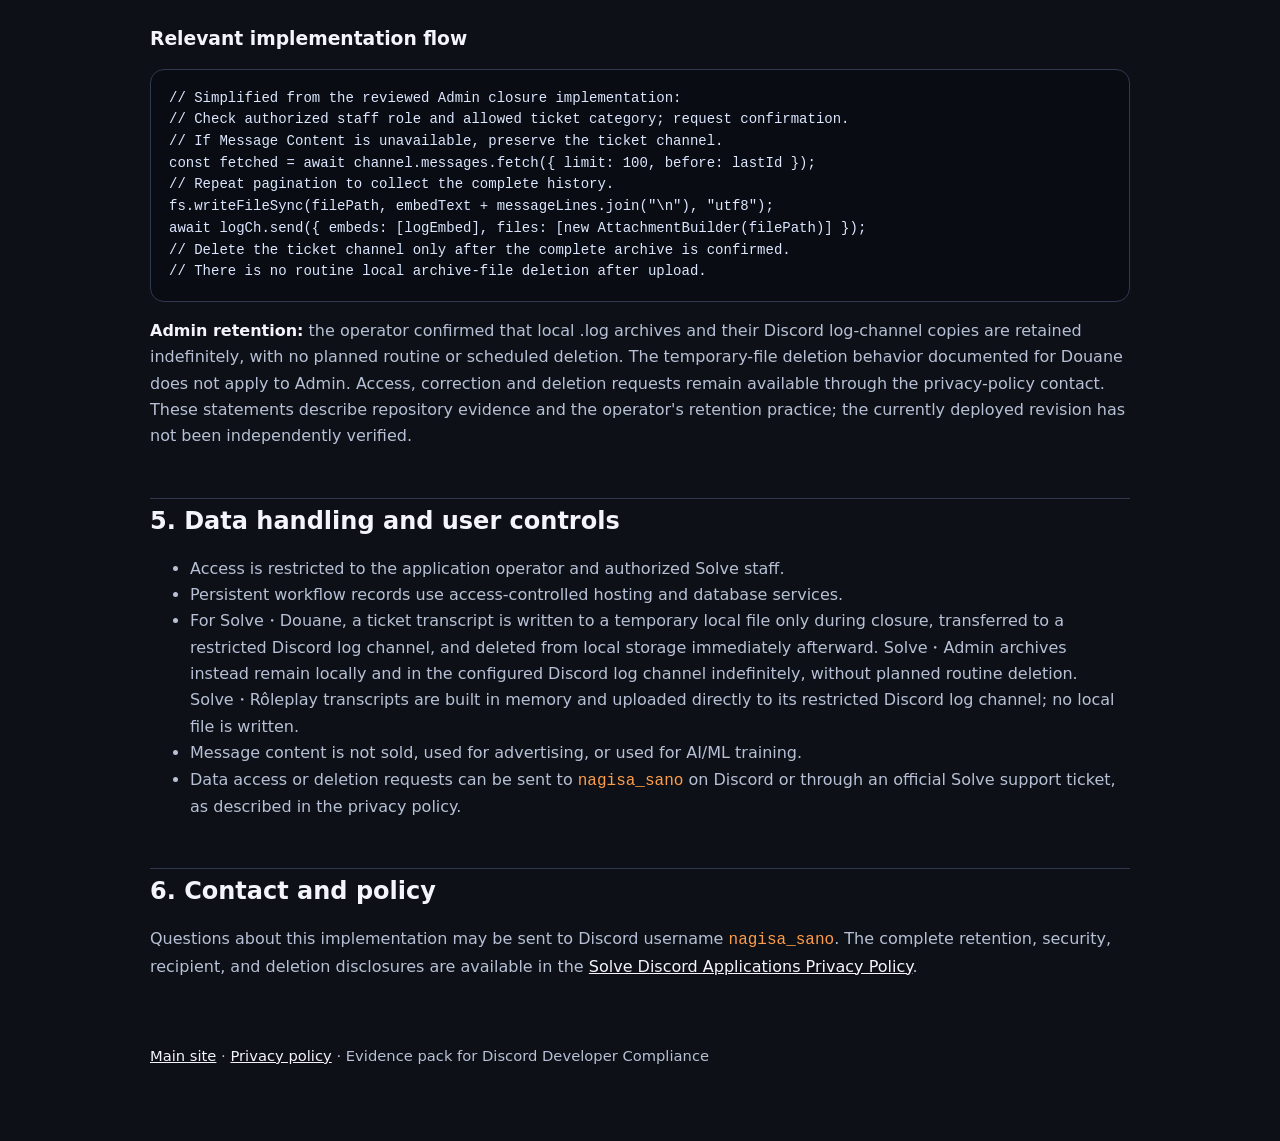
==== commit 2163b41a: "docs: document Solve Rôleplay ticket transcripts (Message Content) The Rôleplay bot reads ordinary m" ====
--- a/solve-discord-bots-intent-evidence.html
+++ b/solve-discord-bots-intent-evidence.html
@@ -96,8 +96,8 @@
       <article class="scope-card">
         <h3>Solve・Rôleplay</h3>
         <p>Application <code>1392136292107681792</code></p>
-        <p><span class="approved">Requested:</span> Guild Members</p>
-        <p><span class="not-requested">Not requested:</span> Presence, Message Content</p>
+        <p><span class="approved">Requested:</span> Guild Members, Message Content</p>
+        <p><span class="not-requested">Not requested:</span> Presence</p>
       </article>
       <article class="scope-card">
         <h3>Solve・Douane</h3>
@@ -228,6 +228,39 @@
       configured guild, channel, role, author, or ticket context before using content.
     </p>
 
+    <h2>Solve・Rôleplay — Message Content for ticket transcripts</h2>
+    <p>
+      Application <code>1392136292107681792</code> operates roleplay tickets (XP rewards, character
+      validations, sanctions). A ticket is closed by its owner or a game master (close button or
+      slash command), or automatically after 72 hours of player inactivity. On closure the bot reads
+      the ticket channel's history, builds a plain-text transcript in memory (timestamp, author
+      display name, message text, attachment filenames) and posts it with a closure embed in the
+      restricted staff log channel of the same guild. The ticket channel is deleted only after the
+      transcript has been delivered; otherwise the channel is retained.
+    </p>
+    <p>
+      Message Content is requested for ordinary messages in those ticket channels, including staff
+      messages. A slash command can trigger closure but does not supply the text of earlier
+      free-form messages. Without Message Content the bot keeps closure suspended (button, command
+      and inactivity auto-close) so no ticket history is lost. It reads message content nowhere else
+      and its SQLite ticket database stores no message content.
+    </p>
+    <div class="flow" aria-label="Rôleplay ticket transcript workflow">
+      <span>Ticket closed</span><b>→</b><span>Read ticket history</span><b>→</b>
+      <span>Post transcript to staff log</span><b>→</b><span>Delete ticket channel</span>
+    </div>
+    <h3>Relevant implementation excerpt</h3>
+    <pre><code># Simplified from the Rôleplay ticket closure implementation
+if not bot.intents.message_content:
+    return await inter.response.send_message(CLOSE_SUSPENDED_MESSAGE, ephemeral=True)
+
+lines = []
+async for msg in ticket_channel.history(limit=None, oldest_first=True):
+    lines.append(f"[{timestamp}] {msg.author.display_name}: {msg.content}")
+transcript = disnake.File(io.StringIO("\n".join(lines)), filename=f"transcript_{ticket_id}.txt")
+await restricted_log_channel.send(embed=close_embed, file=transcript)
+await ticket_channel.delete()  # only after the transcript was delivered</code></pre>
+
     <h2>Solve・Admin — Message Content for ticket archives</h2>
     <p>
       Application <code>1378096450613018716</code> operates support and roleplay tickets.
@@ -273,7 +306,8 @@
         For Solve・Douane, a ticket transcript is written to a temporary local file only during closure,
         transferred to a restricted Discord log channel, and deleted from local storage immediately
         afterward. Solve・Admin archives instead remain locally and in the configured Discord log
-        channel indefinitely, without planned routine deletion.
+        channel indefinitely, without planned routine deletion. Solve・Rôleplay transcripts are built
+        in memory and uploaded directly to its restricted Discord log channel; no local file is written.
       </li>
       <li>Message content is not sold, used for advertising, or used for AI/ML training.</li>
       <li>
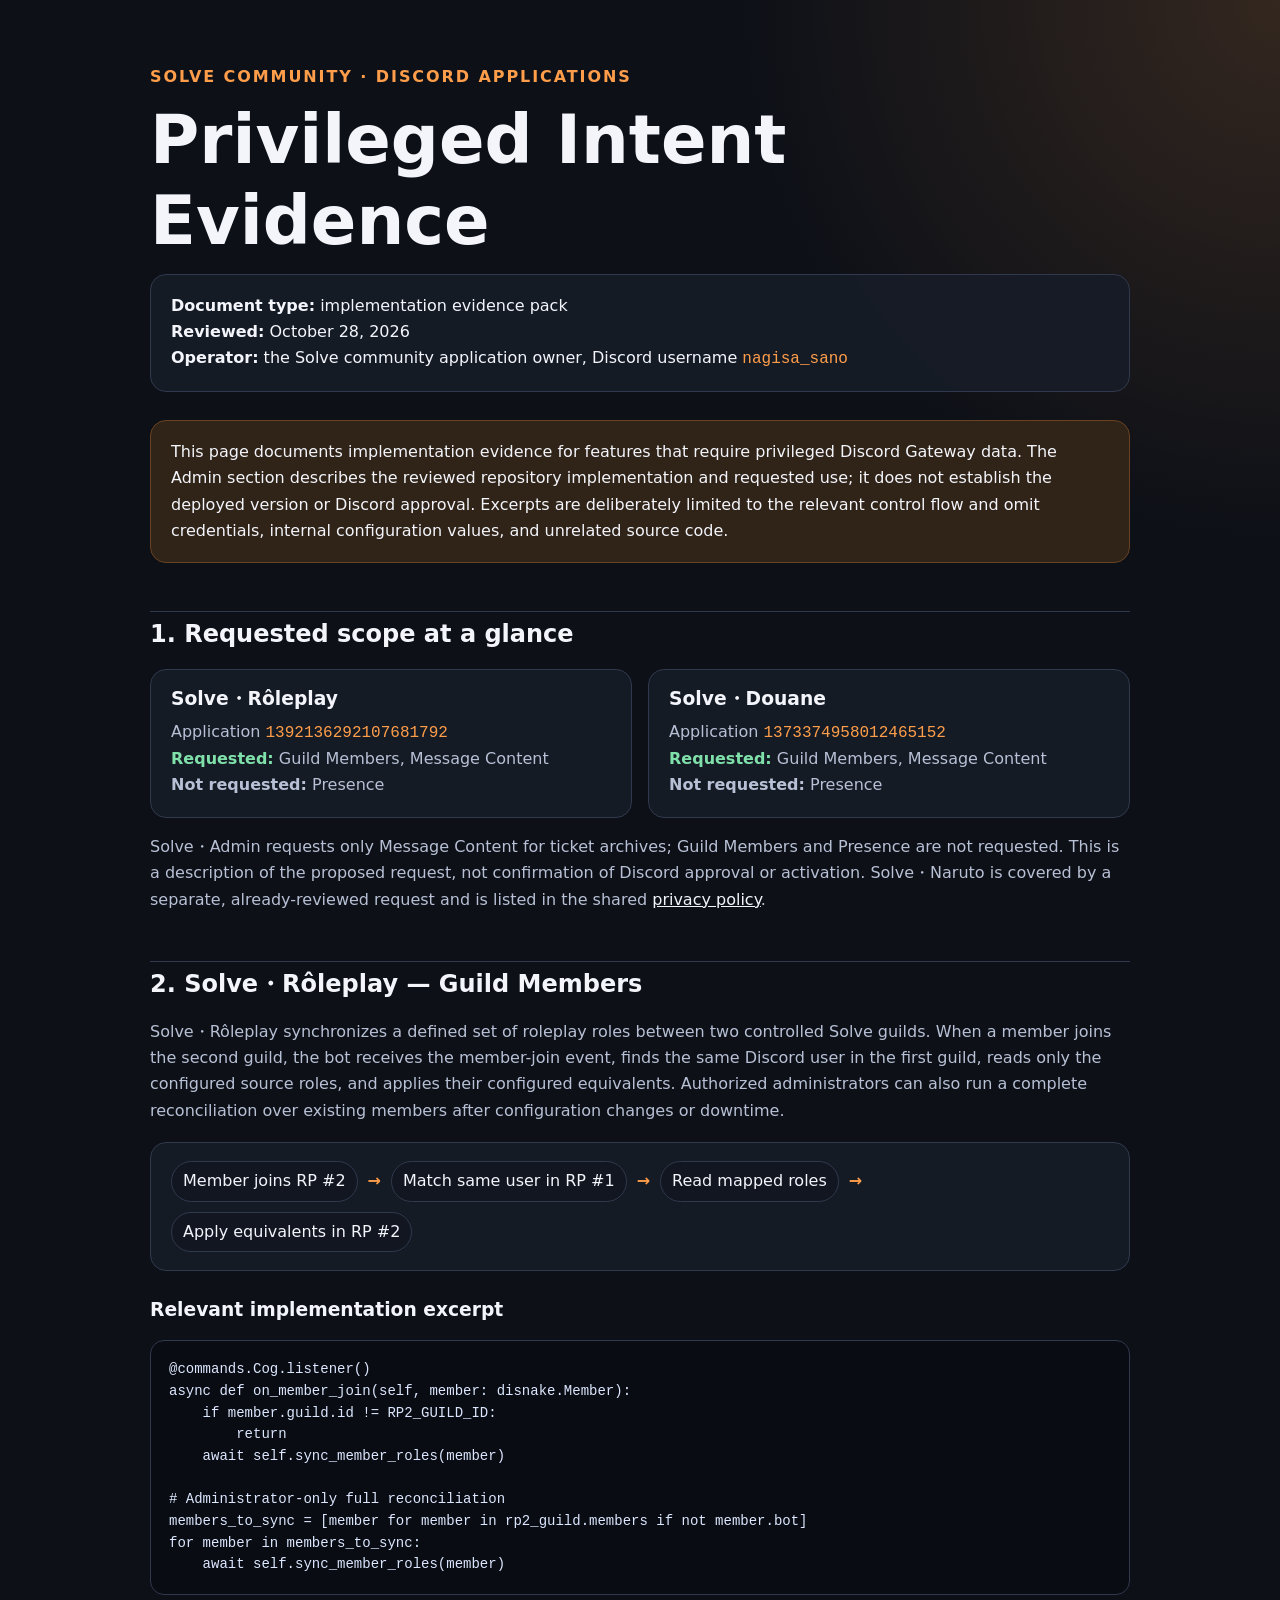
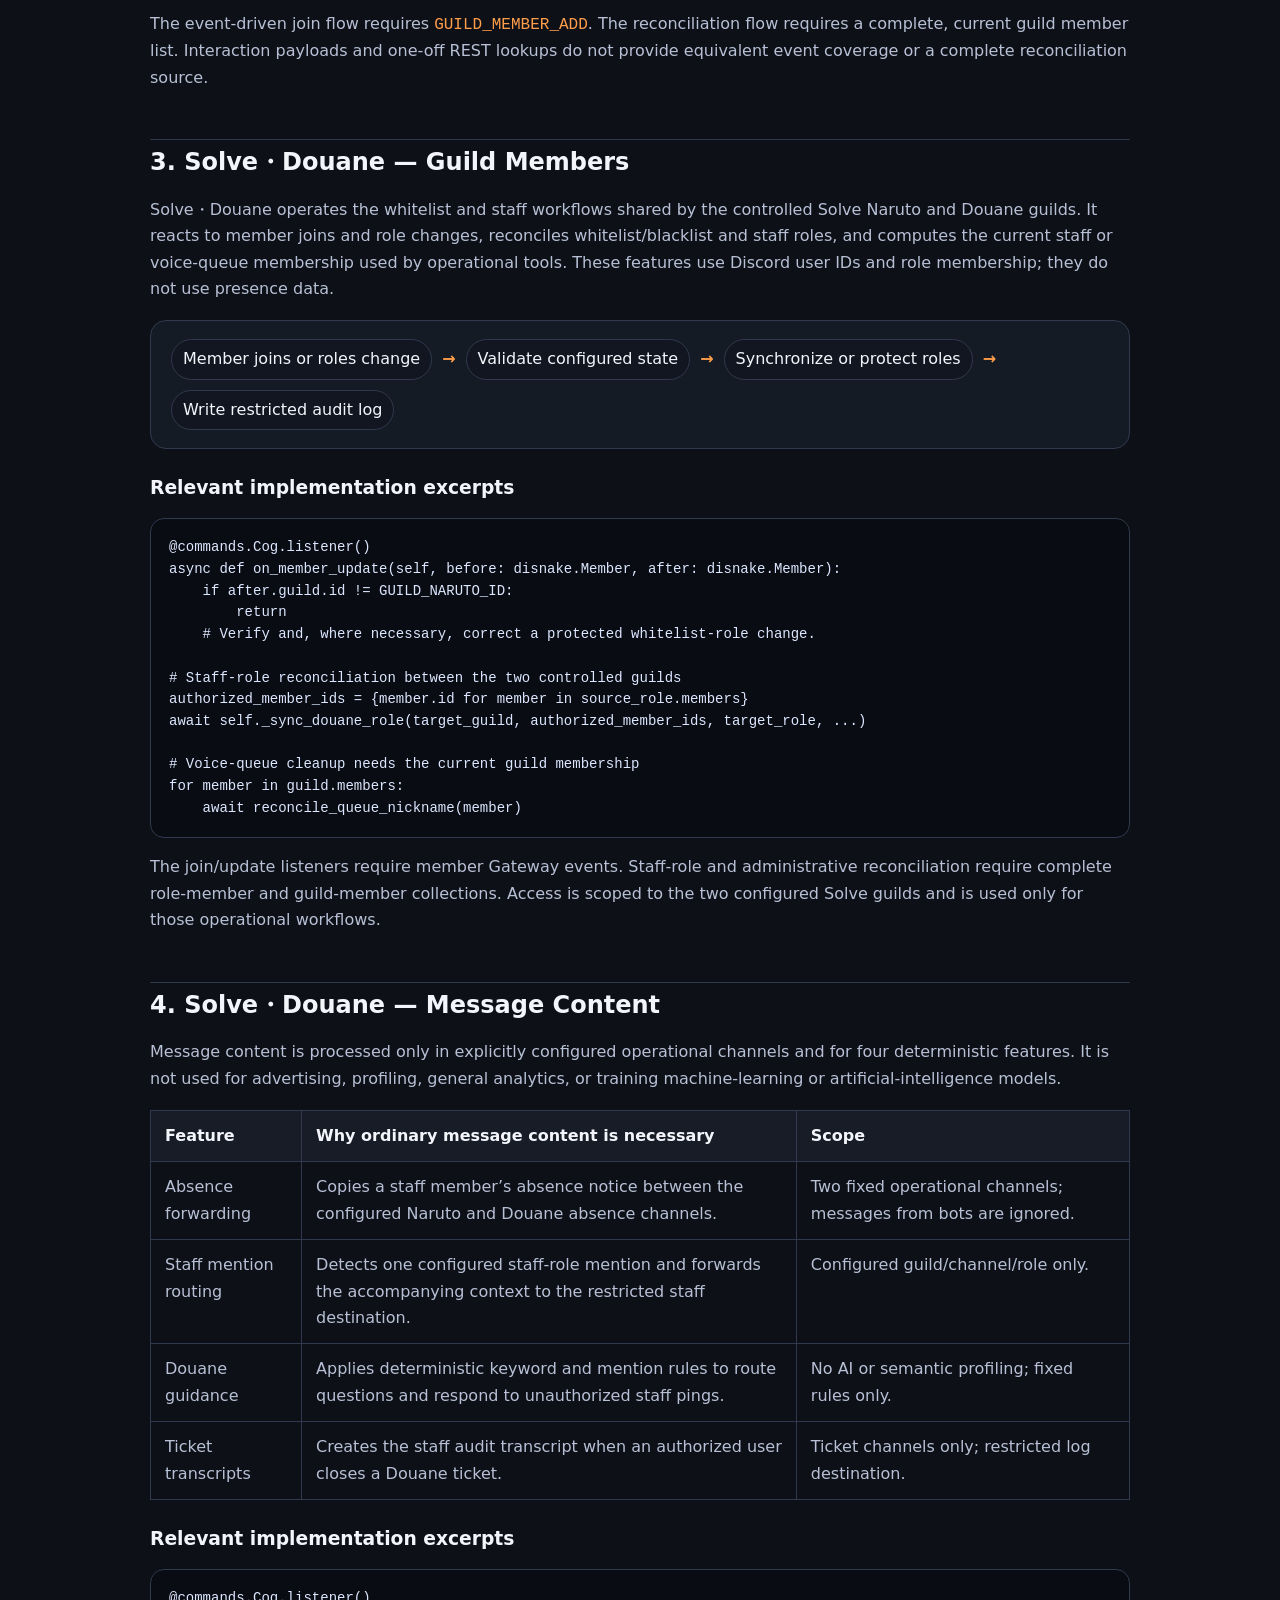
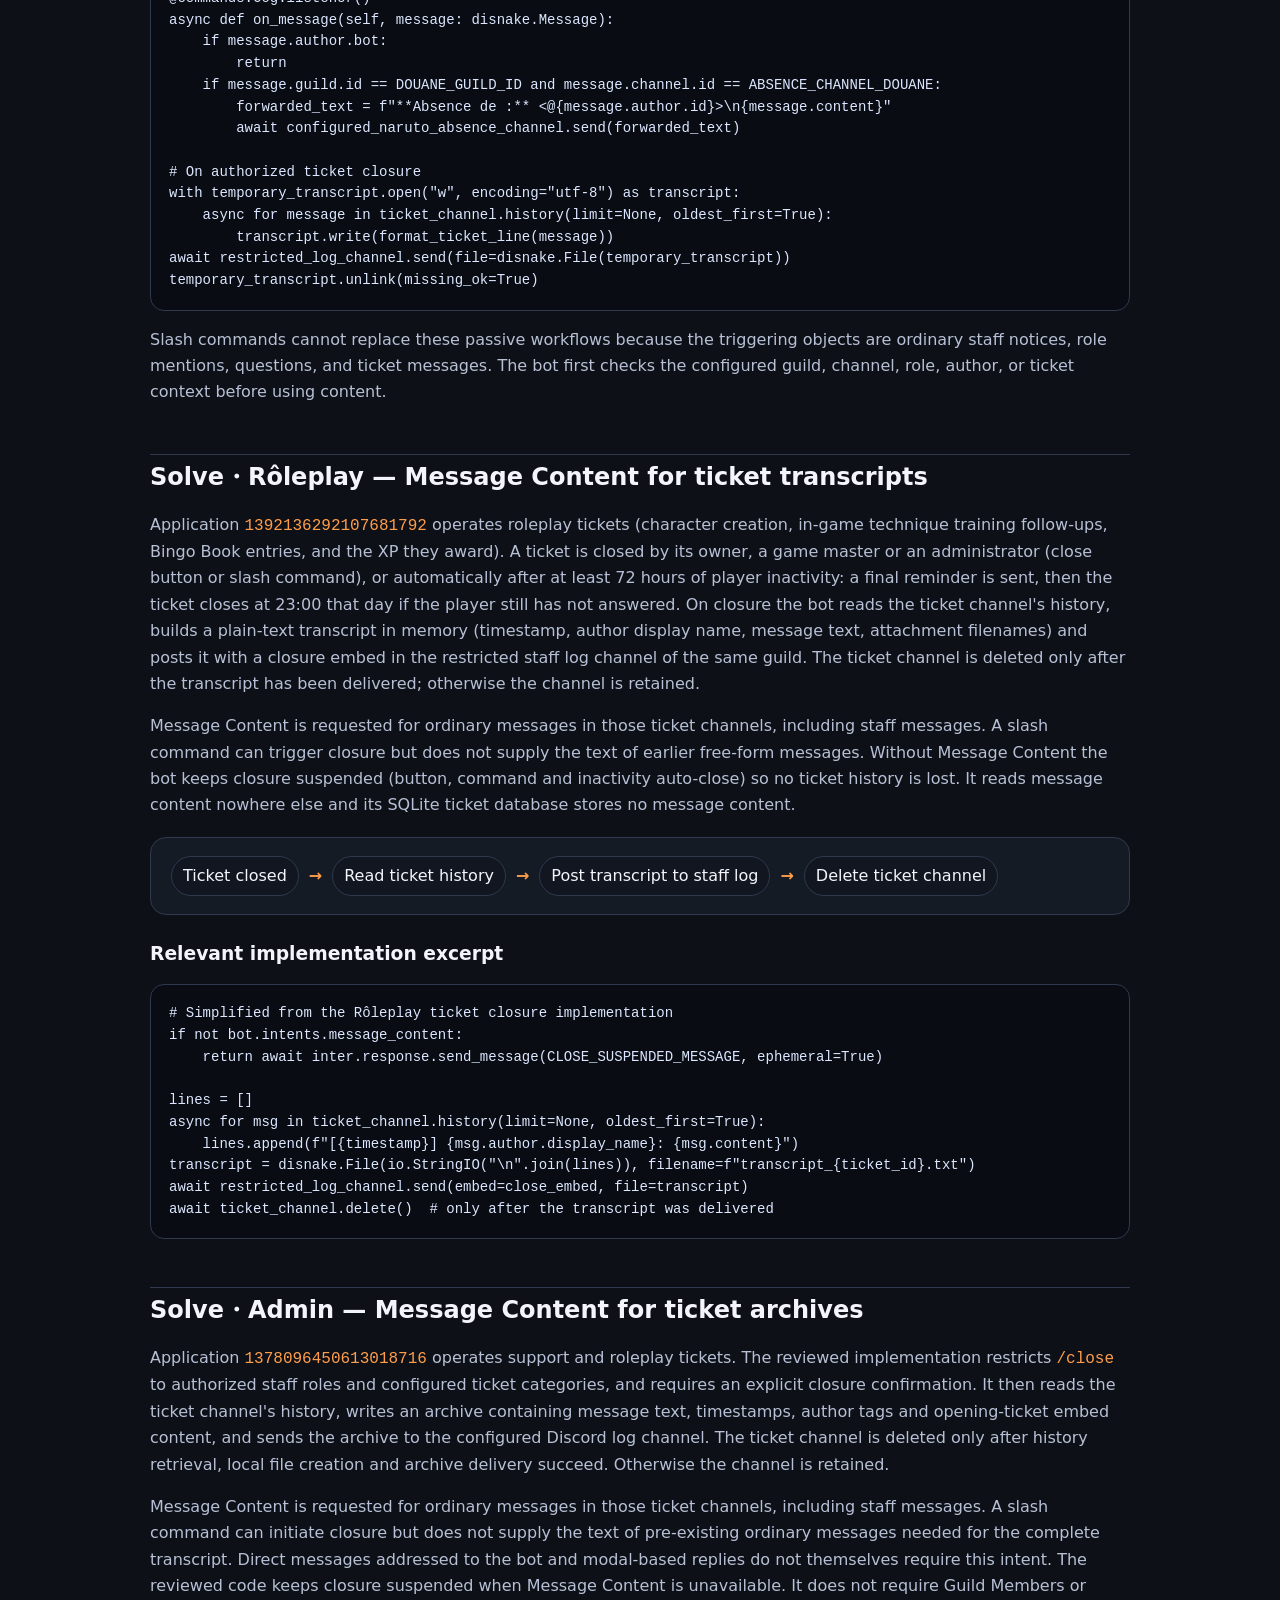
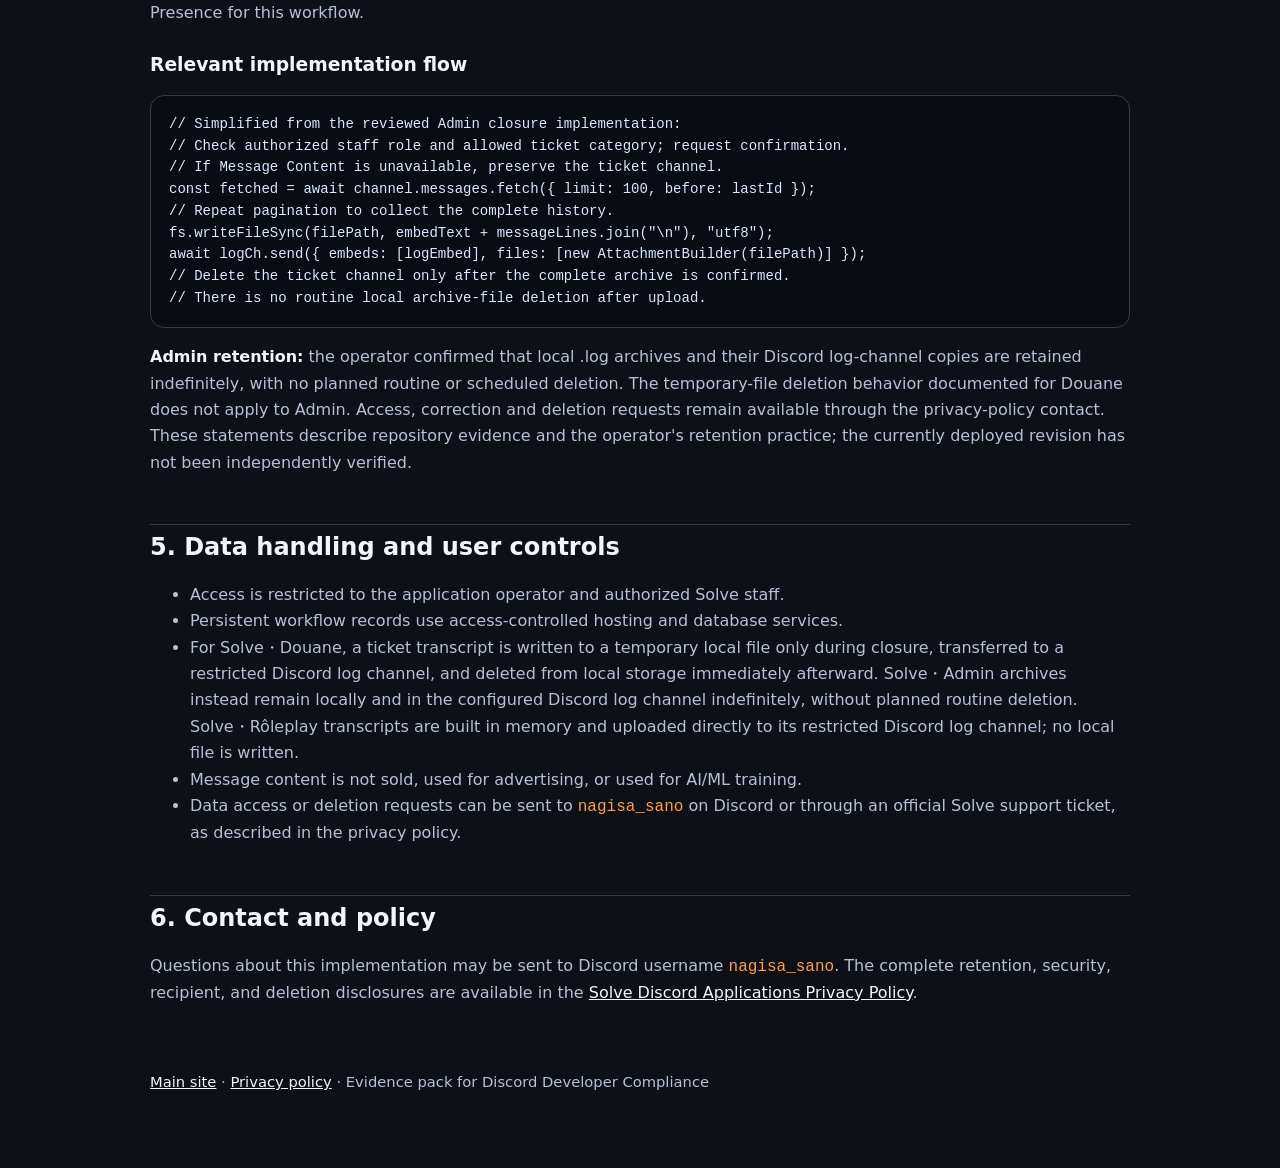
==== commit 13051e7d: "docs: correct Rôleplay ticket closure details Administrators can also close Rôleplay tickets, inacti" ====
--- a/solve-discord-bots-intent-evidence.html
+++ b/solve-discord-bots-intent-evidence.html
@@ -230,9 +230,11 @@
 
     <h2>Solve・Rôleplay — Message Content for ticket transcripts</h2>
     <p>
-      Application <code>1392136292107681792</code> operates roleplay tickets (XP rewards, character
-      validations, sanctions). A ticket is closed by its owner or a game master (close button or
-      slash command), or automatically after 72 hours of player inactivity. On closure the bot reads
+      Application <code>1392136292107681792</code> operates roleplay tickets (character creation,
+      in-game technique training follow-ups, Bingo Book entries, and the XP they award). A ticket is
+      closed by its owner, a game master or an administrator (close button or slash command), or
+      automatically after at least 72 hours of player inactivity: a final reminder is sent, then the
+      ticket closes at 23:00 that day if the player still has not answered. On closure the bot reads
       the ticket channel's history, builds a plain-text transcript in memory (timestamp, author
       display name, message text, attachment filenames) and posts it with a closure embed in the
       restricted staff log channel of the same guild. The ticket channel is deleted only after the
